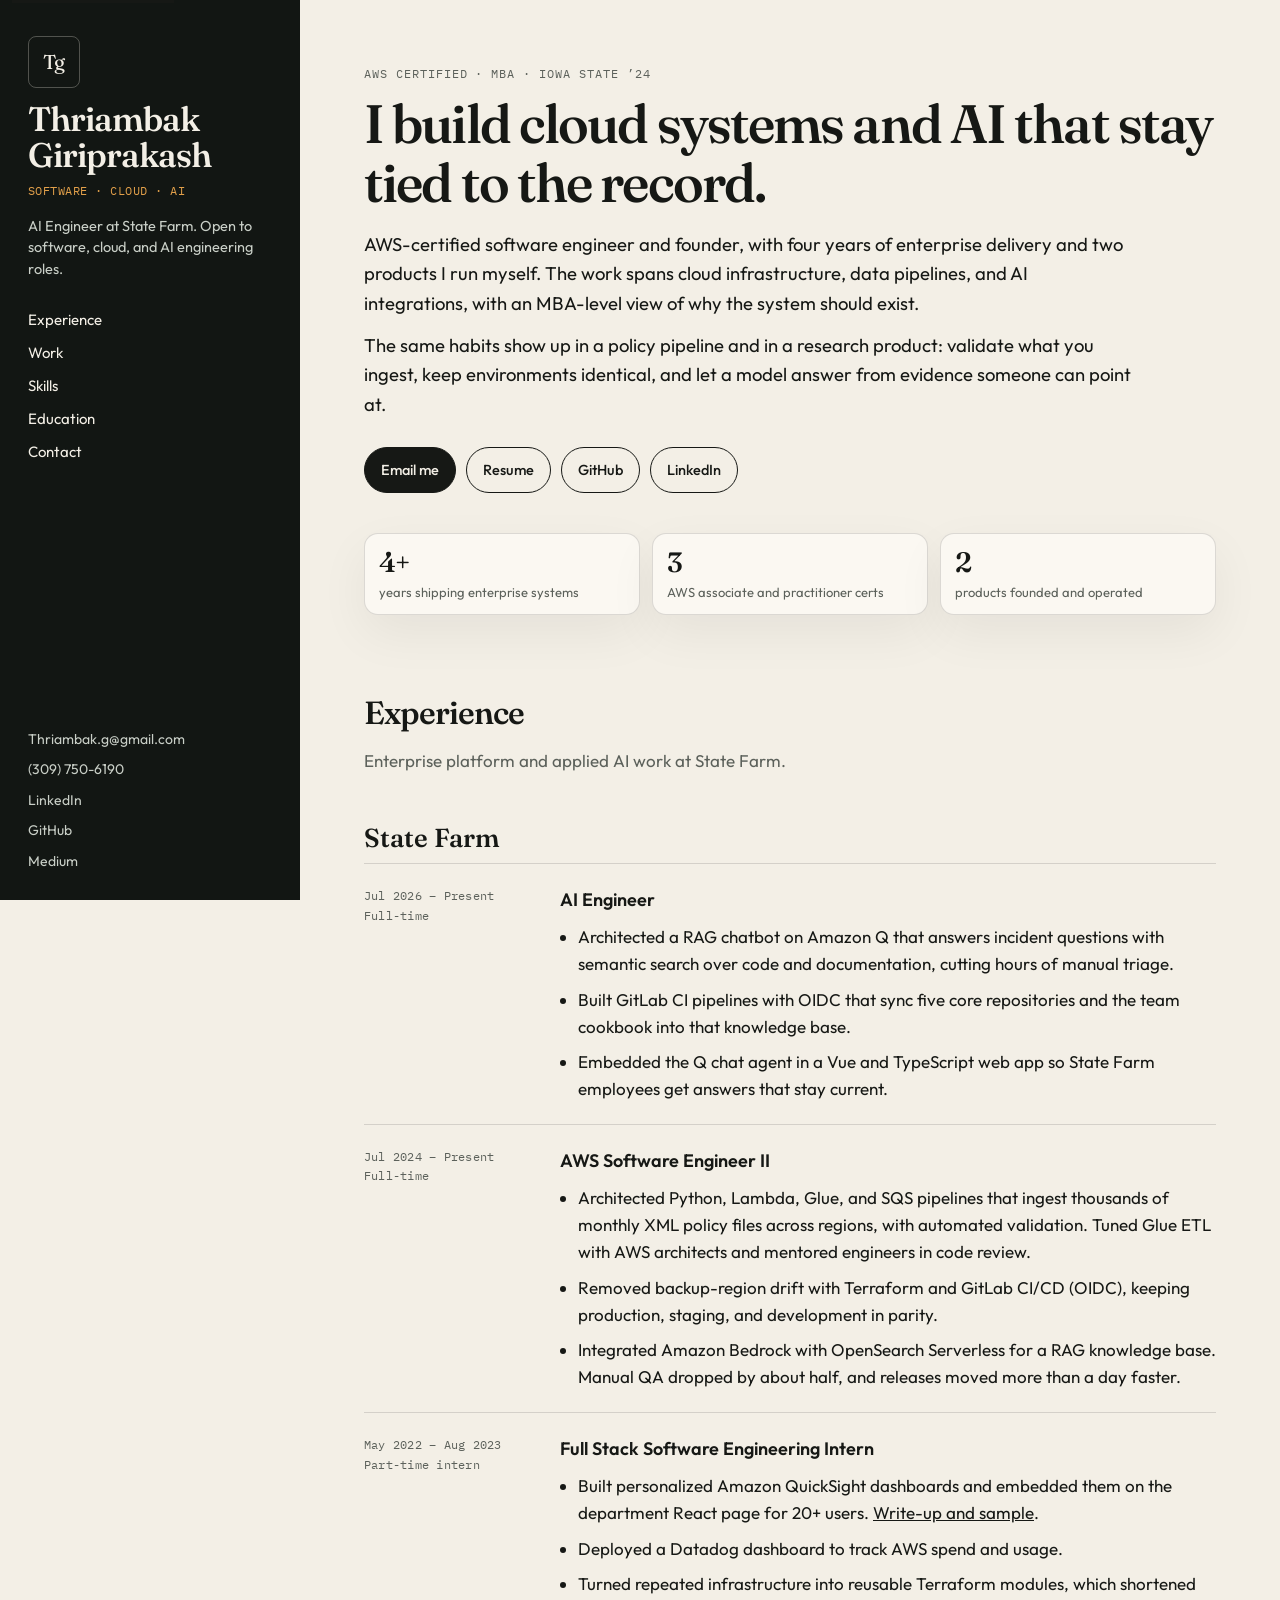
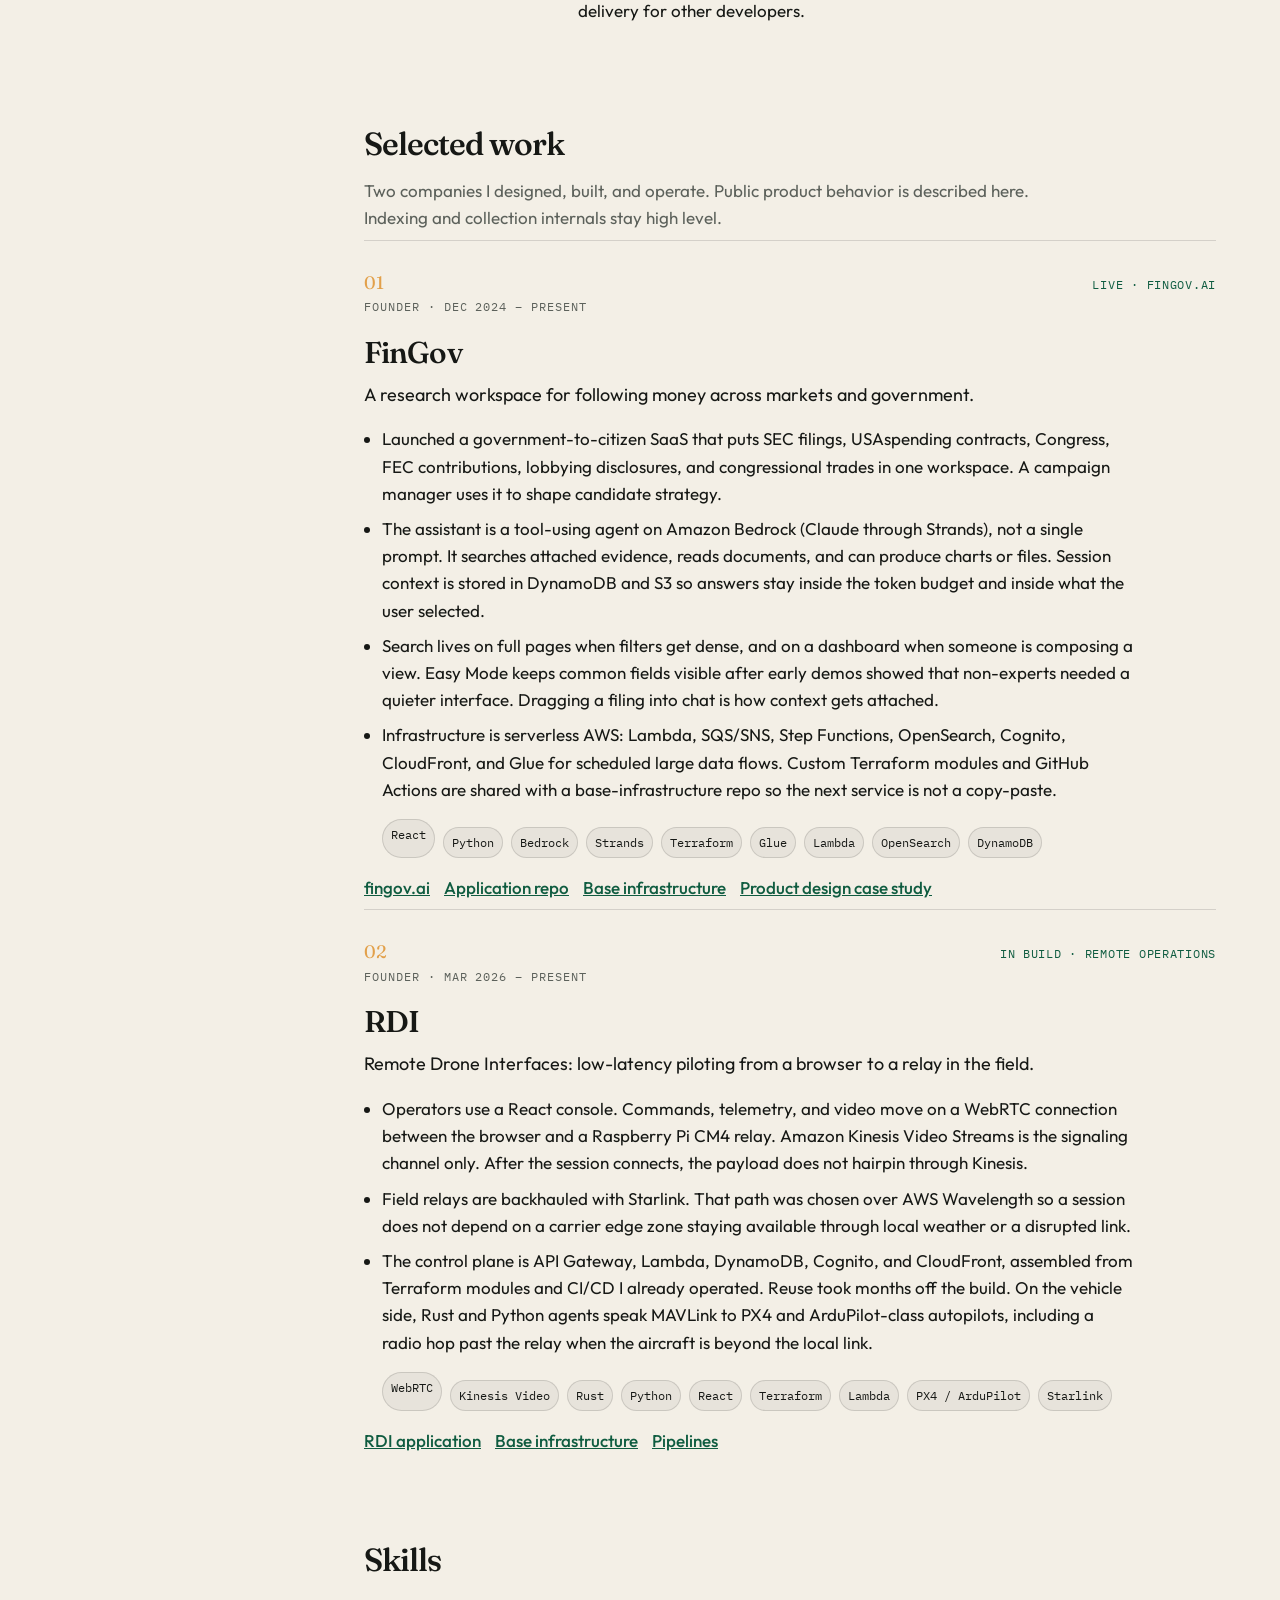
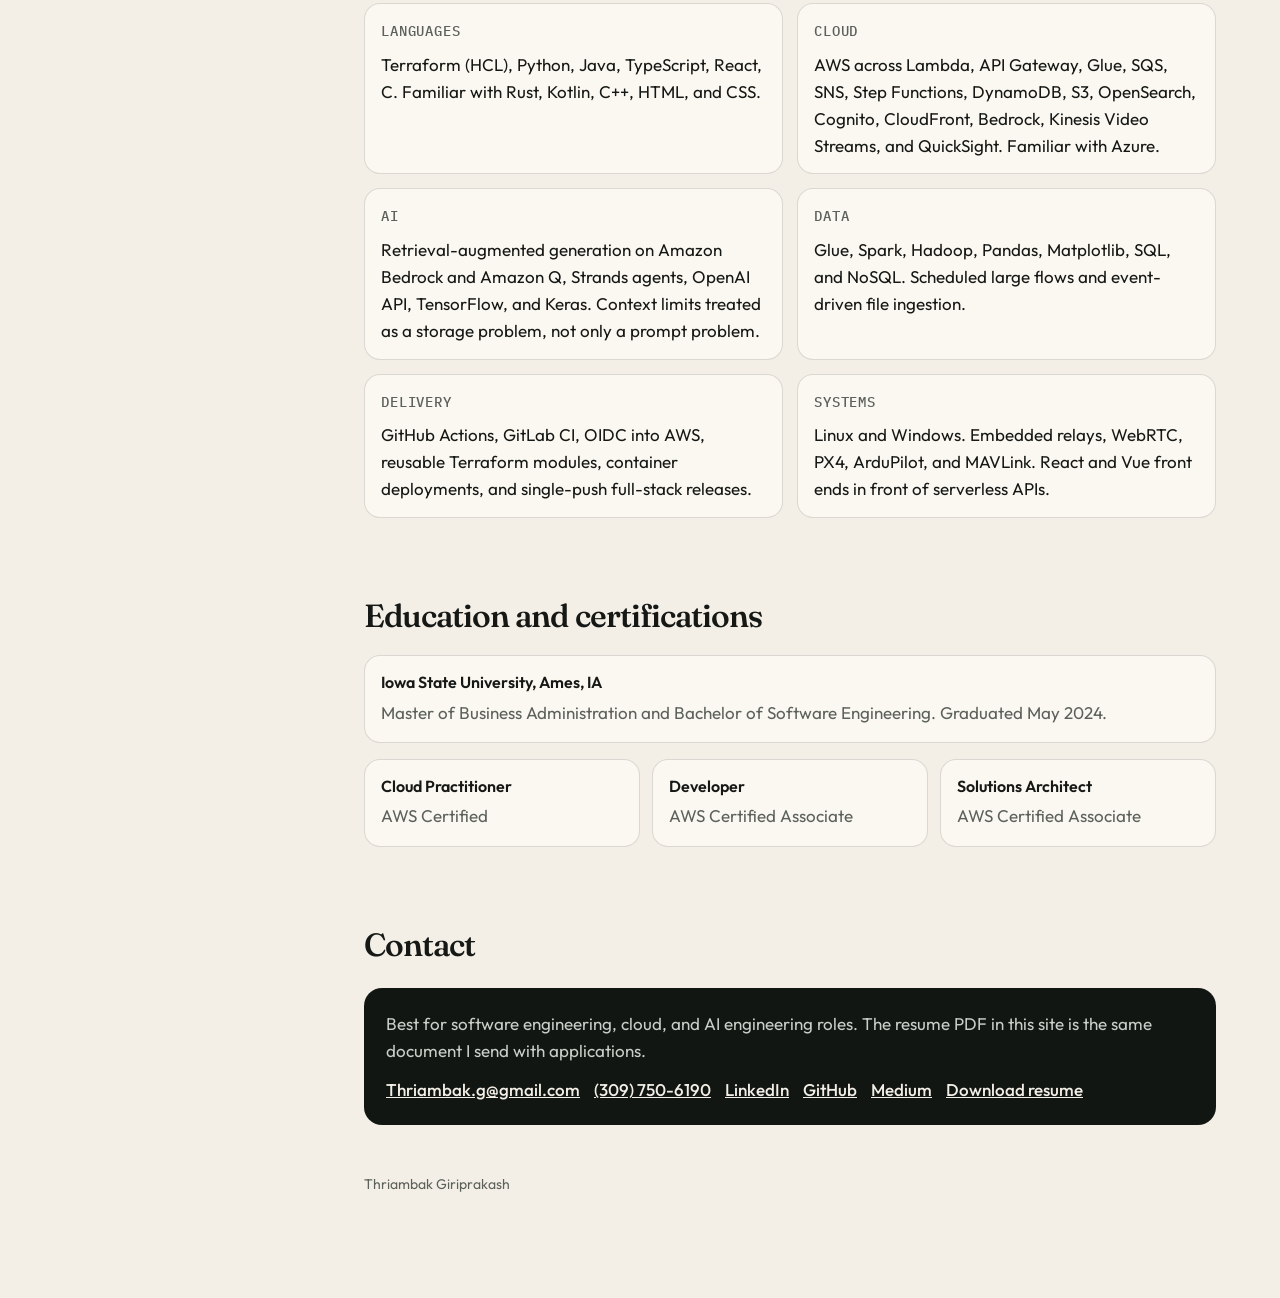
==== index.html @ c6fc769a "Push" ====
<!DOCTYPE html>
<html lang="en">
<head>
  <meta charset="utf-8">
  <meta name="viewport" content="width=device-width, initial-scale=1">
  <title>Thriambak Giriprakash — Software, Cloud, and AI Engineer</title>
  <meta name="description" content="Portfolio of Thriambak Giriprakash, an AWS-certified software, cloud, and AI engineer. Enterprise systems at State Farm, plus FinGov and Remote Drone Interfaces.">
  <meta name="author" content="Thriambak Giriprakash">
  <meta name="theme-color" content="#121613">
  <link rel="canonical" href="https://thriambakg.github.io/">
  <meta property="og:title" content="Thriambak Giriprakash — Software, Cloud, and AI Engineer">
  <meta property="og:description" content="AWS-certified engineer building cloud infrastructure, data pipelines, and evidence-grounded AI. State Farm, FinGov, and RDI.">
  <meta property="og:type" content="website">
  <meta property="og:url" content="https://thriambakg.github.io/">
  <link rel="icon" href="favicon.svg" type="image/svg+xml">
  <link rel="preconnect" href="https://fonts.googleapis.com">
  <link rel="preconnect" href="https://fonts.gstatic.com" crossorigin>
  <link href="https://fonts.googleapis.com/css2?family=Fraunces:opsz,wght@9..144,560;9..144,650&family=IBM+Plex+Mono:wght@400;500&family=Outfit:wght@400;500;600&display=swap" rel="stylesheet">
  <link rel="stylesheet" href="styles.css">
  <script type="application/ld+json">
  {
    "@context": "https://schema.org",
    "@type": "Person",
    "name": "Thriambak Giriprakash",
    "jobTitle": "Software, Cloud, and AI Engineer",
    "email": "mailto:Thriambak.g@gmail.com",
    "url": "https://thriambakg.github.io/",
    "alumniOf": "Iowa State University",
    "sameAs": [
      "https://github.com/thriambakg",
      "https://www.linkedin.com/in/thriambakg/",
      "https://medium.com/@thriambak.g",
      "https://fingov.ai"
    ]
  }
  </script>
</head>
<body>
  <a class="skip" href="#experience">Skip to experience</a>
  <div class="layout">
    <aside class="rail">
      <div>
        <div class="mark" aria-hidden="true">Tg</div>
        <h1>Thriambak Giriprakash</h1>
        <p class="role">Software · Cloud · AI</p>
        <p class="now">AI Engineer at State Farm. Open to software, cloud, and AI engineering roles.</p>
      </div>
      <nav class="nav" aria-label="Page">
        <a href="#experience">Experience</a>
        <a href="#work">Work</a>
        <a href="#skills">Skills</a>
        <a href="#education">Education</a>
        <a href="#contact">Contact</a>
      </nav>
      <div class="rail-links">
        <a href="mailto:Thriambak.g@gmail.com">Thriambak.g@gmail.com</a>
        <a href="tel:+13097506190">(309) 750-6190</a>
        <a href="https://www.linkedin.com/in/thriambakg/" rel="me">LinkedIn</a>
        <a href="https://github.com/thriambakg" rel="me">GitHub</a>
        <a href="https://medium.com/@thriambak.g" rel="me">Medium</a>
      </div>
    </aside>

    <main>
      <header>
        <p class="kicker">AWS Certified · MBA · Iowa State ’24</p>
        <p class="lede">I build cloud systems and AI that stay tied to the record.</p>
        <p class="intro">AWS-certified software engineer and founder, with four years of enterprise delivery and two products I run myself. The work spans cloud infrastructure, data pipelines, and AI integrations, with an MBA-level view of why the system should exist.</p>
        <p class="intro">The same habits show up in a policy pipeline and in a research product: validate what you ingest, keep environments identical, and let a model answer from evidence someone can point at.</p>
        <div class="actions">
          <a class="button primary" href="mailto:Thriambak.g@gmail.com?subject=Software%2C%20cloud%2C%20or%20AI%20engineering%20role">Email me</a>
          <a class="button" href="Thriambak_Giriprakash_Resume.pdf">Resume</a>
          <a class="button" href="https://github.com/thriambakg">GitHub</a>
          <a class="button" href="https://www.linkedin.com/in/thriambakg/">LinkedIn</a>
        </div>
      </header>

      <ul class="facts" aria-label="Highlights">
        <li><strong>4+</strong><span>years shipping enterprise systems</span></li>
        <li><strong>3</strong><span>AWS associate and practitioner certs</span></li>
        <li><strong>2</strong><span>products founded and operated</span></li>
      </ul>

      <section id="experience">
        <h2>Experience</h2>
        <p class="section-note">Enterprise platform and applied AI work at State Farm.</p>

        <div class="employer">
          <h3>State Farm</h3>

          <article class="role-block">
            <p class="when">Jul 2026 – Present<br>Full-time</p>
            <div>
              <h4>AI Engineer</h4>
              <ul>
                <li>Architected a RAG chatbot on Amazon Q that answers incident questions with semantic search over code and documentation, cutting hours of manual triage.</li>
                <li>Built GitLab CI pipelines with OIDC that sync five core repositories and the team cookbook into that knowledge base.</li>
                <li>Embedded the Q chat agent in a Vue and TypeScript web app so State Farm employees get answers that stay current.</li>
              </ul>
            </div>
          </article>

          <article class="role-block">
            <p class="when">Jul 2024 – Present<br>Full-time</p>
            <div>
              <h4>AWS Software Engineer II</h4>
              <ul>
                <li>Architected Python, Lambda, Glue, and SQS pipelines that ingest thousands of monthly XML policy files across regions, with automated validation. Tuned Glue ETL with AWS architects and mentored engineers in code review.</li>
                <li>Removed backup-region drift with Terraform and GitLab CI/CD (OIDC), keeping production, staging, and development in parity.</li>
                <li>Integrated Amazon Bedrock with OpenSearch Serverless for a RAG knowledge base. Manual QA dropped by about half, and releases moved more than a day faster.</li>
              </ul>
            </div>
          </article>

          <article class="role-block">
            <p class="when">May 2022 – Aug 2023<br>Part-time intern</p>
            <div>
              <h4>Full Stack Software Engineering Intern</h4>
              <ul>
                <li>Built personalized Amazon QuickSight dashboards and embedded them on the department React page for 20+ users. <a href="https://github.com/thriambakg/EmbeddedDash">Write-up and sample</a>.</li>
                <li>Deployed a Datadog dashboard to track AWS spend and usage.</li>
                <li>Turned repeated infrastructure into reusable Terraform modules, which shortened delivery for other developers.</li>
              </ul>
            </div>
          </article>
        </div>
      </section>

      <section id="work">
        <h2>Selected work</h2>
        <p class="section-note">Two companies I designed, built, and operate. Public product behavior is described here. Indexing and collection internals stay high level.</p>

        <article class="project">
          <div class="project-top">
            <p class="index">01</p>
            <p class="live">Live · fingov.ai</p>
          </div>
          <p class="kicker">Founder · Dec 2024 – Present</p>
          <h3>FinGov</h3>
          <p class="tagline">A research workspace for following money across markets and government.</p>
          <ul>
            <li>Launched a government-to-citizen SaaS that puts SEC filings, USAspending contracts, Congress, FEC contributions, lobbying disclosures, and congressional trades in one workspace. A campaign manager uses it to shape candidate strategy.</li>
            <li>The assistant is a tool-using agent on Amazon Bedrock (Claude through Strands), not a single prompt. It searches attached evidence, reads documents, and can produce charts or files. Session context is stored in DynamoDB and S3 so answers stay inside the token budget and inside what the user selected.</li>
            <li>Search lives on full pages when filters get dense, and on a dashboard when someone is composing a view. Easy Mode keeps common fields visible after early demos showed that non-experts needed a quieter interface. Dragging a filing into chat is how context gets attached.</li>
            <li>Infrastructure is serverless AWS: Lambda, SQS/SNS, Step Functions, OpenSearch, Cognito, CloudFront, and Glue for scheduled large data flows. Custom Terraform modules and GitHub Actions are shared with a base-infrastructure repo so the next service is not a copy-paste.</li>
          </ul>
          <ul class="chips" aria-label="FinGov stack">
            <li>React</li>
            <li>Python</li>
            <li>Bedrock</li>
            <li>Strands</li>
            <li>Terraform</li>
            <li>Glue</li>
            <li>Lambda</li>
            <li>OpenSearch</li>
            <li>DynamoDB</li>
          </ul>
          <div class="links">
            <a href="https://fingov.ai">fingov.ai</a>
            <a href="https://github.com/thriambakg/Cosine2.0">Application repo</a>
            <a href="https://github.com/thriambakg/Cosine-Base-Infra">Base infrastructure</a>
            <a href="https://github.com/thriambakg/Cosine2.0/blob/prod/docs/FinGov-Product-Design-Case-Study.md">Product design case study</a>
          </div>
        </article>

        <article class="project">
          <div class="project-top">
            <p class="index">02</p>
            <p class="live">In build · remote operations</p>
          </div>
          <p class="kicker">Founder · Mar 2026 – Present</p>
          <h3>RDI</h3>
          <p class="tagline">Remote Drone Interfaces: low-latency piloting from a browser to a relay in the field.</p>
          <ul>
            <li>Operators use a React console. Commands, telemetry, and video move on a WebRTC connection between the browser and a Raspberry Pi CM4 relay. Amazon Kinesis Video Streams is the signaling channel only. After the session connects, the payload does not hairpin through Kinesis.</li>
            <li>Field relays are backhauled with Starlink. That path was chosen over AWS Wavelength so a session does not depend on a carrier edge zone staying available through local weather or a disrupted link.</li>
            <li>The control plane is API Gateway, Lambda, DynamoDB, Cognito, and CloudFront, assembled from Terraform modules and CI/CD I already operated. Reuse took months off the build. On the vehicle side, Rust and Python agents speak MAVLink to PX4 and ArduPilot-class autopilots, including a radio hop past the relay when the aircraft is beyond the local link.</li>
          </ul>
          <ul class="chips" aria-label="RDI stack">
            <li>WebRTC</li>
            <li>Kinesis Video</li>
            <li>Rust</li>
            <li>Python</li>
            <li>React</li>
            <li>Terraform</li>
            <li>Lambda</li>
            <li>PX4 / ArduPilot</li>
            <li>Starlink</li>
          </ul>
          <div class="links">
            <a href="https://github.com/thriambakg/RDI-1.0">RDI application</a>
            <a href="https://github.com/thriambakg/RDI-Base-Infra">Base infrastructure</a>
            <a href="https://github.com/thriambakg/RDI-Pipelines">Pipelines</a>
          </div>
        </article>
      </section>

      <section id="skills">
        <h2>Skills</h2>
        <div class="skill-grid">
          <article>
            <h3>Languages</h3>
            <p>Terraform (HCL), Python, Java, TypeScript, React, C. Familiar with Rust, Kotlin, C++, HTML, and CSS.</p>
          </article>
          <article>
            <h3>Cloud</h3>
            <p>AWS across Lambda, API Gateway, Glue, SQS, SNS, Step Functions, DynamoDB, S3, OpenSearch, Cognito, CloudFront, Bedrock, Kinesis Video Streams, and QuickSight. Familiar with Azure.</p>
          </article>
          <article>
            <h3>AI</h3>
            <p>Retrieval-augmented generation on Amazon Bedrock and Amazon Q, Strands agents, OpenAI API, TensorFlow, and Keras. Context limits treated as a storage problem, not only a prompt problem.</p>
          </article>
          <article>
            <h3>Data</h3>
            <p>Glue, Spark, Hadoop, Pandas, Matplotlib, SQL, and NoSQL. Scheduled large flows and event-driven file ingestion.</p>
          </article>
          <article>
            <h3>Delivery</h3>
            <p>GitHub Actions, GitLab CI, OIDC into AWS, reusable Terraform modules, container deployments, and single-push full-stack releases.</p>
          </article>
          <article>
            <h3>Systems</h3>
            <p>Linux and Windows. Embedded relays, WebRTC, PX4, ArduPilot, and MAVLink. React and Vue front ends in front of serverless APIs.</p>
          </article>
        </div>
      </section>

      <section id="education">
        <h2>Education and certifications</h2>
        <article class="edu">
          <h3>Iowa State University, Ames, IA</h3>
          <p>Master of Business Administration and Bachelor of Software Engineering. Graduated May 2024.</p>
        </article>
        <div class="certs">
          <article>
            <h3>Cloud Practitioner</h3>
            <p>AWS Certified</p>
          </article>
          <article>
            <h3>Developer</h3>
            <p>AWS Certified Associate</p>
          </article>
          <article>
            <h3>Solutions Architect</h3>
            <p>AWS Certified Associate</p>
          </article>
        </div>
      </section>

      <section id="contact">
        <h2>Contact</h2>
        <div class="contact-panel">
          <p>Best for software engineering, cloud, and AI engineering roles. The resume PDF in this site is the same document I send with applications.</p>
          <div class="links">
            <a href="mailto:Thriambak.g@gmail.com">Thriambak.g@gmail.com</a>
            <a href="tel:+13097506190">(309) 750-6190</a>
            <a href="https://www.linkedin.com/in/thriambakg/">LinkedIn</a>
            <a href="https://github.com/thriambakg">GitHub</a>
            <a href="https://medium.com/@thriambak.g">Medium</a>
            <a href="Thriambak_Giriprakash_Resume.pdf">Download resume</a>
          </div>
        </div>
      </section>

      <footer>
        <p>Thriambak Giriprakash</p>
      </footer>
    </main>
  </div>
</body>
</html>
---- styles.css ----
:root {
  --bg: #f3efe6;
  --bg-raised: #fbf8f2;
  --ink: #161815;
  --muted: #5c615b;
  --line: rgba(22, 24, 21, 0.14);
  --rail: #121613;
  --rail-text: #f3efe6;
  --rail-muted: #c9cfc7;
  --accent: #e2a04a;
  --link: #0f5c40;
  --shadow: 0 18px 50px rgba(22, 24, 21, 0.06);
  --serif: "Fraunces", "Iowan Old Style", Palatino, serif;
  --sans: "Outfit", "Segoe UI", sans-serif;
  --mono: "IBM Plex Mono", ui-monospace, monospace;
}

* { box-sizing: border-box; }

html { scroll-behavior: smooth; }

body {
  margin: 0;
  background: var(--bg);
  color: var(--ink);
  font-family: var(--sans);
  font-size: 17px;
  line-height: 1.6;
  font-weight: 400;
}

::selection {
  background: #ead7b0;
  color: var(--ink);
}

a { color: inherit; }

.skip {
  position: absolute;
  left: 12px;
  top: -40px;
  background: var(--ink);
  color: var(--bg);
  padding: 8px 12px;
  z-index: 5;
}

.skip:focus { top: 12px; }

.layout {
  display: grid;
  grid-template-columns: 300px minmax(0, 1fr);
  min-height: 100vh;
}

.rail {
  position: sticky;
  top: 0;
  height: 100vh;
  overflow: auto;
  background: var(--rail);
  color: var(--rail-text);
  padding: 36px 28px 28px;
  display: flex;
  flex-direction: column;
  gap: 28px;
}

.mark {
  width: 52px;
  height: 52px;
  border: 1px solid rgba(243, 239, 230, 0.28);
  border-radius: 8px;
  display: grid;
  place-items: center;
  font-family: var(--serif);
  font-size: 20px;
  letter-spacing: -0.03em;
}

.rail h1 {
  font-family: var(--serif);
  font-weight: 560;
  font-size: 34px;
  line-height: 1.05;
  letter-spacing: -0.03em;
  margin: 14px 0 8px;
}

.role {
  margin: 0;
  color: var(--accent);
  font-family: var(--mono);
  font-size: 12px;
  letter-spacing: 0.04em;
  text-transform: uppercase;
}

.now {
  margin: 14px 0 0;
  color: var(--rail-muted);
  font-size: 14.5px;
  line-height: 1.5;
}

.nav {
  display: flex;
  flex-direction: column;
  gap: 8px;
}

.nav a {
  color: var(--rail-text);
  text-decoration: none;
  font-size: 15px;
  width: fit-content;
  border-bottom: 1px solid transparent;
}

.nav a:hover,
.nav a:focus-visible {
  border-bottom-color: var(--accent);
}

.rail-links {
  margin-top: auto;
  display: flex;
  flex-direction: column;
  gap: 8px;
  padding-top: 20px;
}

.rail-links a {
  color: var(--rail-muted);
  text-decoration: none;
  font-size: 14px;
}

.rail-links a:hover,
.rail-links a:focus-visible { color: var(--rail-text); }

main {
  padding: 64px clamp(24px, 5vw, 84px) 88px;
  max-width: 980px;
  background:
    radial-gradient(820px 380px at 100% -8%, rgba(226, 160, 74, 0.18), transparent 62%),
    var(--bg);
}

.kicker {
  margin: 0 0 12px;
  font-family: var(--mono);
  font-size: 12px;
  letter-spacing: 0.08em;
  text-transform: uppercase;
  color: var(--muted);
}

.lede {
  font-family: var(--serif);
  font-weight: 560;
  font-size: clamp(34px, 4.4vw, 54px);
  line-height: 1.08;
  letter-spacing: -0.035em;
  margin: 0 0 18px;
}

.intro {
  max-width: 64ch;
  font-size: 18.5px;
  margin: 0;
}

.intro + .intro { margin-top: 12px; }

.actions {
  display: flex;
  flex-wrap: wrap;
  gap: 10px;
  margin-top: 28px;
}

.button {
  display: inline-flex;
  align-items: center;
  text-decoration: none;
  border-radius: 999px;
  padding: 10px 16px;
  border: 1px solid var(--ink);
  font-size: 14.5px;
  font-weight: 500;
}

.button.primary {
  background: var(--ink);
  color: var(--bg);
}

.button:hover { transform: translateY(-1px); }

.button:focus-visible,
a:focus-visible {
  outline: 2px solid var(--accent);
  outline-offset: 3px;
}

.facts {
  display: grid;
  grid-template-columns: repeat(3, minmax(0, 1fr));
  gap: 12px;
  margin: 40px 0 8px;
  padding: 0;
  list-style: none;
}

.facts li {
  background: var(--bg-raised);
  border: 1px solid var(--line);
  border-radius: 14px;
  padding: 14px 14px 12px;
  box-shadow: var(--shadow);
}

.facts strong {
  display: block;
  font-family: var(--serif);
  font-size: 28px;
  font-weight: 560;
  letter-spacing: -0.03em;
  line-height: 1;
}

.facts span {
  display: block;
  margin-top: 6px;
  color: var(--muted);
  font-size: 13px;
}

section { margin-top: 72px; }

section h2 {
  font-family: var(--serif);
  font-weight: 560;
  font-size: 32px;
  letter-spacing: -0.03em;
  margin: 0 0 8px;
}

.section-note {
  margin: 0 0 8px;
  color: var(--muted);
  max-width: 62ch;
}

.project {
  padding: 28px 0 8px;
  border-top: 1px solid var(--line);
}

.project-top {
  display: flex;
  justify-content: space-between;
  gap: 16px;
  align-items: baseline;
}

.index {
  font-family: var(--serif);
  font-size: 18px;
  color: var(--accent);
  margin: 0;
}

.project h3 {
  font-family: var(--serif);
  font-size: 30px;
  font-weight: 560;
  letter-spacing: -0.03em;
  margin: 4px 0;
}

.tagline {
  margin: 0;
  font-size: 18px;
}

.live {
  font-family: var(--mono);
  font-size: 12px;
  letter-spacing: 0.06em;
  text-transform: uppercase;
  color: var(--link);
  margin: 0;
}

.project ul {
  margin: 16px 0;
  padding-left: 18px;
  max-width: 70ch;
}

.project li + li { margin-top: 8px; }

.chips {
  display: flex;
  flex-wrap: wrap;
  gap: 8px;
  margin: 8px 0 14px;
  padding: 0;
  list-style: none;
}

.chips li {
  font-family: var(--mono);
  font-size: 12px;
  padding: 5px 8px;
  border-radius: 999px;
  background: rgba(22, 24, 21, 0.05);
  border: 1px solid var(--line);
}

.links { display: flex; flex-wrap: wrap; gap: 14px; }

.links a {
  color: var(--link);
  font-weight: 500;
}

.employer {
  margin-top: 36px;
  padding-top: 8px;
}

.employer h3 {
  font-family: var(--serif);
  font-size: 26px;
  font-weight: 560;
  margin: 0 0 4px;
}

.role-block {
  display: grid;
  grid-template-columns: 168px minmax(0, 1fr);
  gap: 18px 28px;
  padding: 22px 0;
  border-top: 1px solid var(--line);
}

.when {
  margin: 0;
  font-family: var(--mono);
  font-size: 12px;
  color: var(--muted);
  letter-spacing: 0.02em;
}

.role-block h4 {
  margin: 0 0 8px;
  font-size: 18px;
  font-weight: 600;
}

.role-block ul {
  margin: 0;
  padding-left: 18px;
}

.role-block li + li { margin-top: 8px; }

.skill-grid {
  display: grid;
  grid-template-columns: 1fr 1fr;
  gap: 14px;
  margin-top: 18px;
}

.skill-grid article {
  background: var(--bg-raised);
  border: 1px solid var(--line);
  border-radius: 16px;
  padding: 16px 16px 14px;
}

.skill-grid h3 {
  margin: 0 0 8px;
  font-size: 14px;
  letter-spacing: 0.06em;
  text-transform: uppercase;
  font-family: var(--mono);
  font-weight: 500;
  color: var(--muted);
}

.skill-grid p { margin: 0; }

.certs {
  display: grid;
  grid-template-columns: repeat(3, minmax(0, 1fr));
  gap: 12px;
  margin-top: 16px;
}

.certs article,
.edu {
  background: var(--bg-raised);
  border: 1px solid var(--line);
  border-radius: 16px;
  padding: 16px;
}

.certs h3,
.edu h3 {
  margin: 0 0 6px;
  font-size: 16px;
  font-weight: 600;
  line-height: 1.3;
}

.certs p,
.edu p { margin: 0; color: var(--muted); }

.edu { margin-top: 14px; }

.contact-panel {
  margin-top: 18px;
  padding: 22px;
  border-radius: 18px;
  background: var(--rail);
  color: var(--rail-text);
}

.contact-panel p { margin: 0 0 12px; color: var(--rail-muted); }

.contact-panel a { color: var(--rail-text); }

footer {
  margin-top: 48px;
  color: var(--muted);
  font-size: 14px;
}

@media (max-width: 900px) {
  .layout { grid-template-columns: 1fr; }
  .rail {
    position: relative;
    height: auto;
    padding: 24px 20px 20px;
    gap: 16px;
  }
  .rail h1 { font-size: 30px; }
  .nav { flex-direction: row; flex-wrap: wrap; gap: 12px 16px; }
  .rail-links { margin-top: 4px; flex-direction: row; flex-wrap: wrap; gap: 10px 16px; }
  main { padding: 32px 20px 64px; }
  .facts { grid-template-columns: 1fr 1fr; }
  .certs,
  .skill-grid,
  .role-block { grid-template-columns: 1fr; }
}

@media (max-width: 560px) {
  .facts { grid-template-columns: 1fr; }
}

@media (prefers-reduced-motion: reduce) {
  html { scroll-behavior: auto; }
  .button:hover { transform: none; }
}

@media print {
  .rail, .actions, footer { display: none; }
  .layout { display: block; }
  main { max-width: none; background: white; padding: 0; }
  body { background: white; font-size: 12pt; }
  a { text-decoration: none; }
}
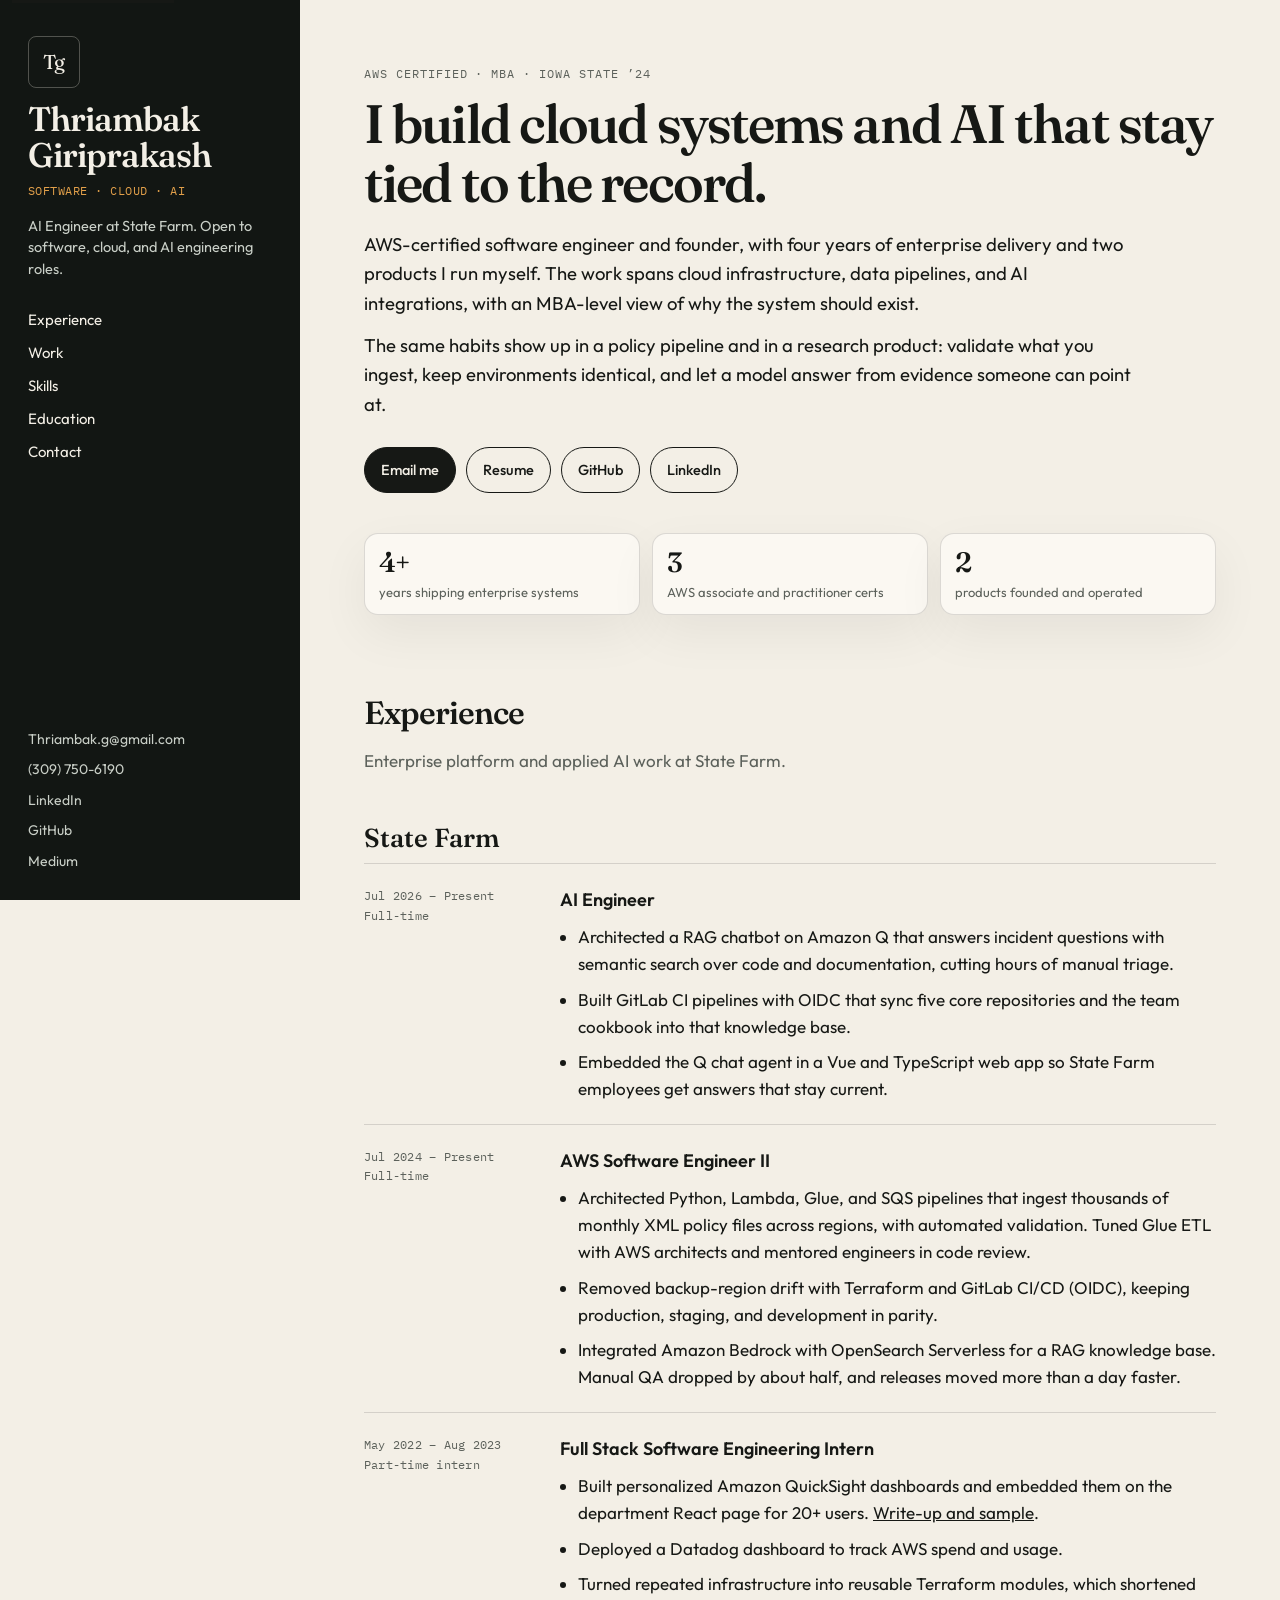
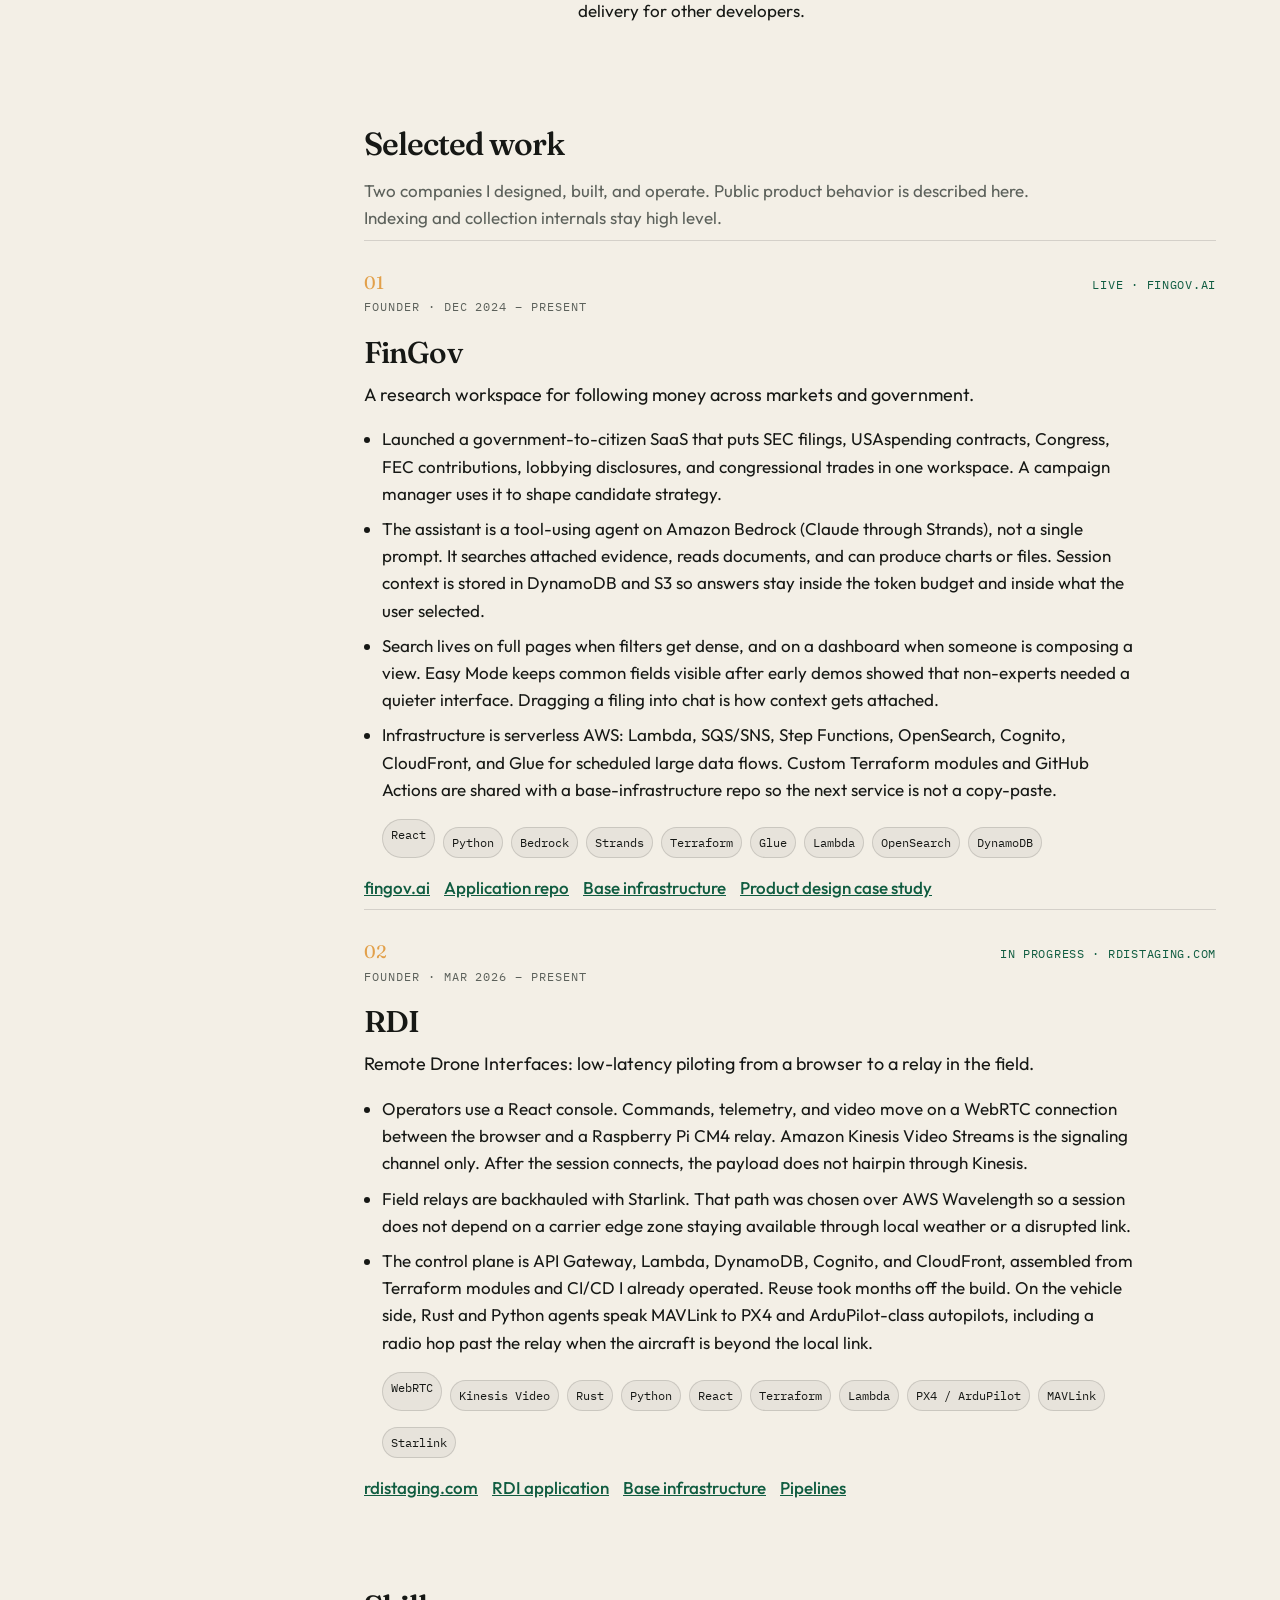
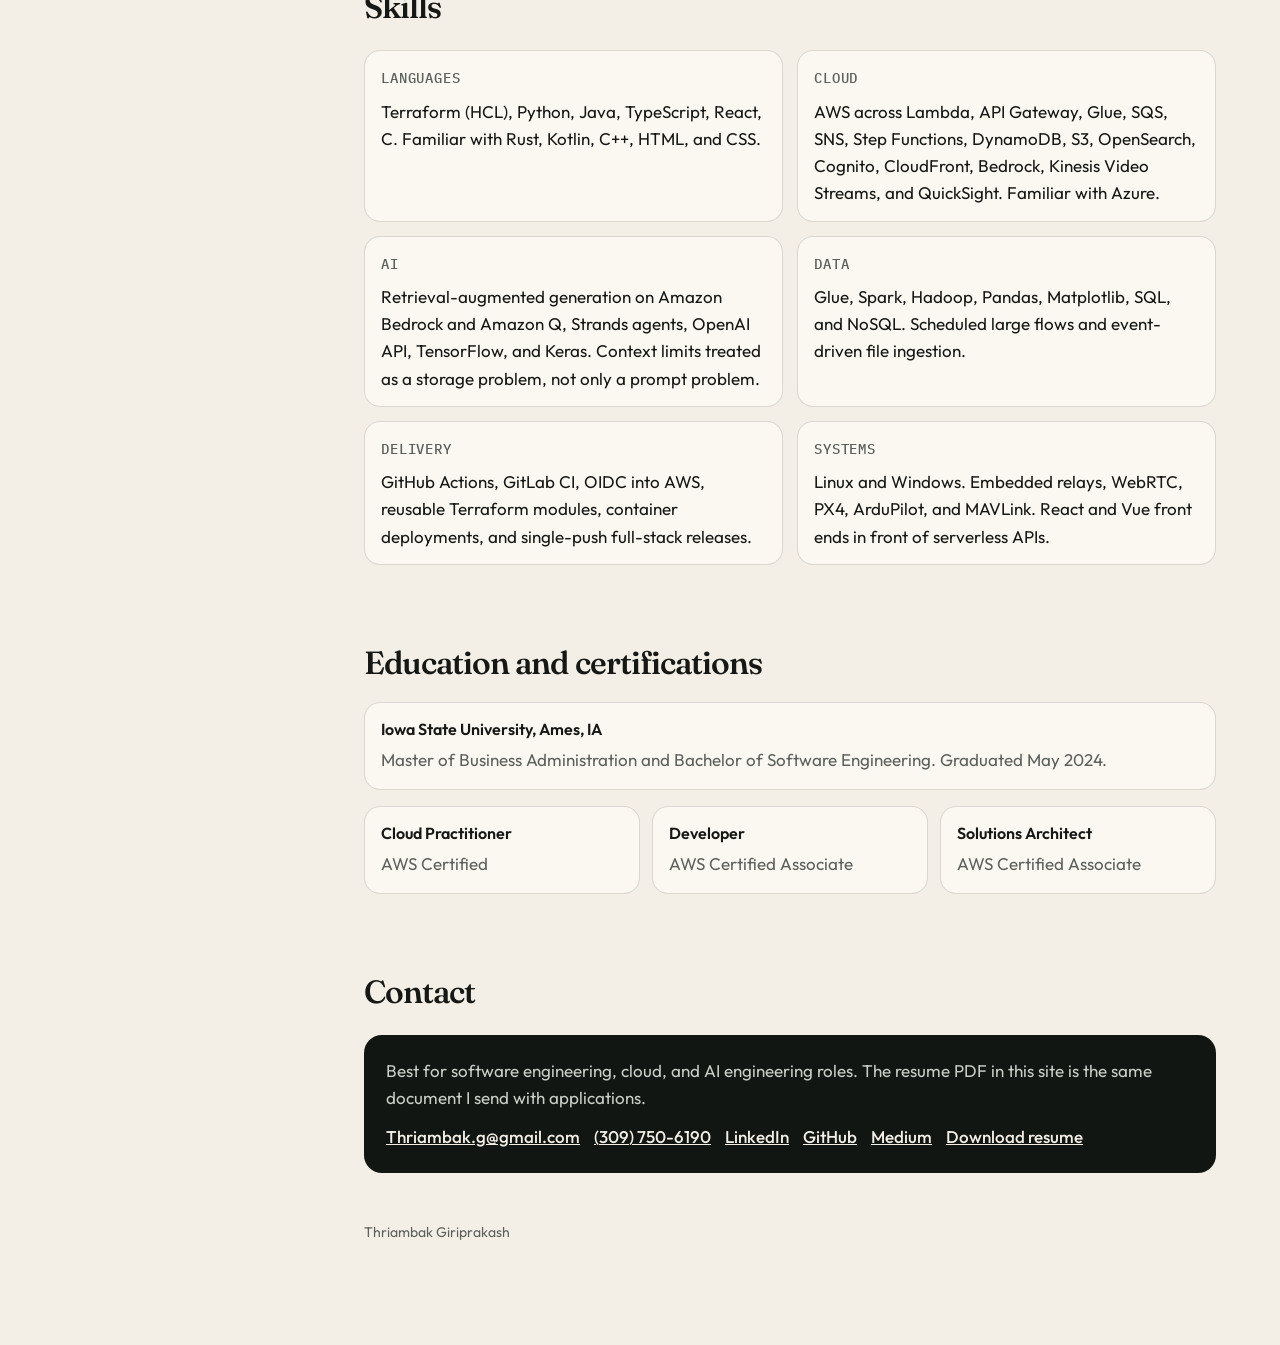
==== commit 3e6d8dd5: "Push" ====
--- a/index.html
+++ b/index.html
@@ -166,7 +166,7 @@
         <article class="project">
           <div class="project-top">
             <p class="index">02</p>
-            <p class="live">In build · remote operations</p>
+            <p class="live">In progress · <a href="https://rdistaging.com">rdistaging.com</a></p>
           </div>
           <p class="kicker">Founder · Mar 2026 – Present</p>
           <h3>RDI</h3>
@@ -185,9 +185,11 @@
             <li>Terraform</li>
             <li>Lambda</li>
             <li>PX4 / ArduPilot</li>
+            <li>MAVLink</li>
             <li>Starlink</li>
           </ul>
           <div class="links">
+            <a href="https://rdistaging.com">rdistaging.com</a>
             <a href="https://github.com/thriambakg/RDI-1.0">RDI application</a>
             <a href="https://github.com/thriambakg/RDI-Base-Infra">Base infrastructure</a>
             <a href="https://github.com/thriambakg/RDI-Pipelines">Pipelines</a>
--- a/styles.css
+++ b/styles.css
@@ -293,6 +293,11 @@
   text-transform: uppercase;
   color: var(--link);
   margin: 0;
+}
+
+.live a {
+  color: inherit;
+  text-decoration: none;
 }
 
 .project ul {
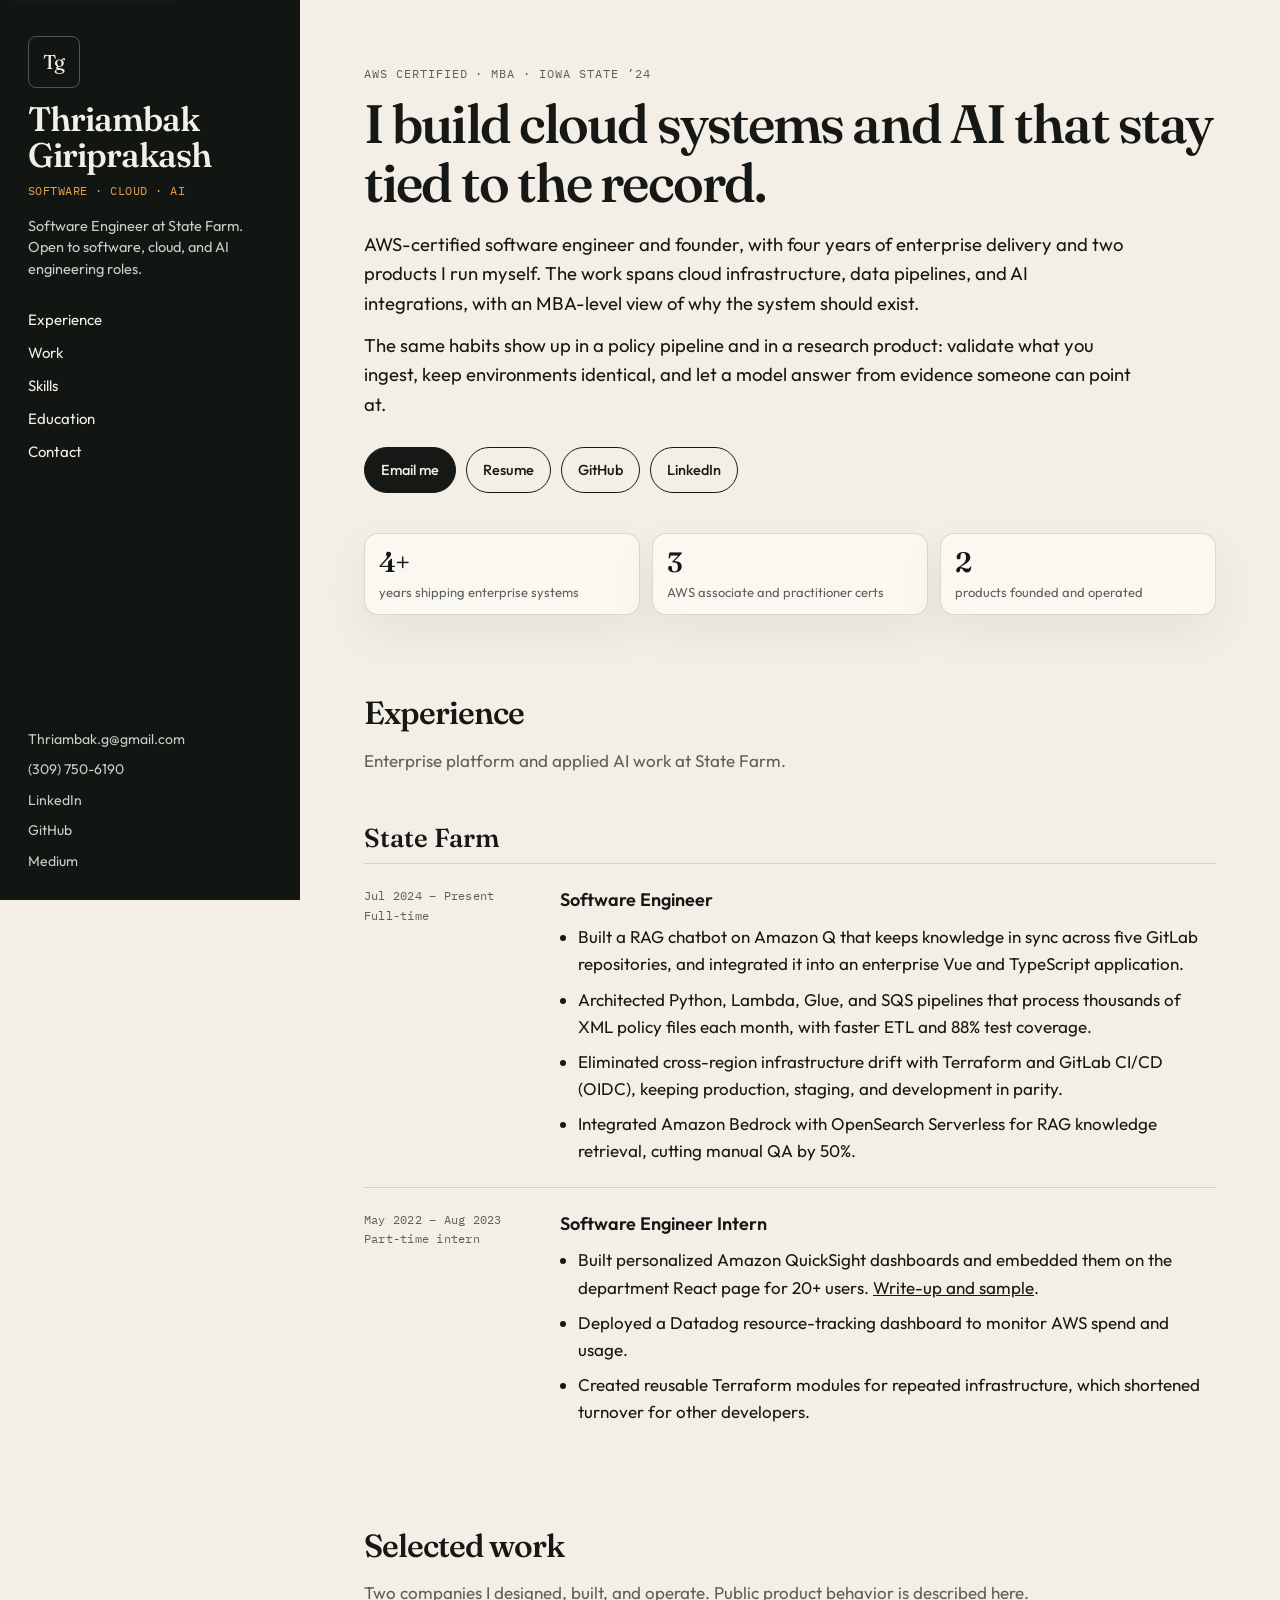
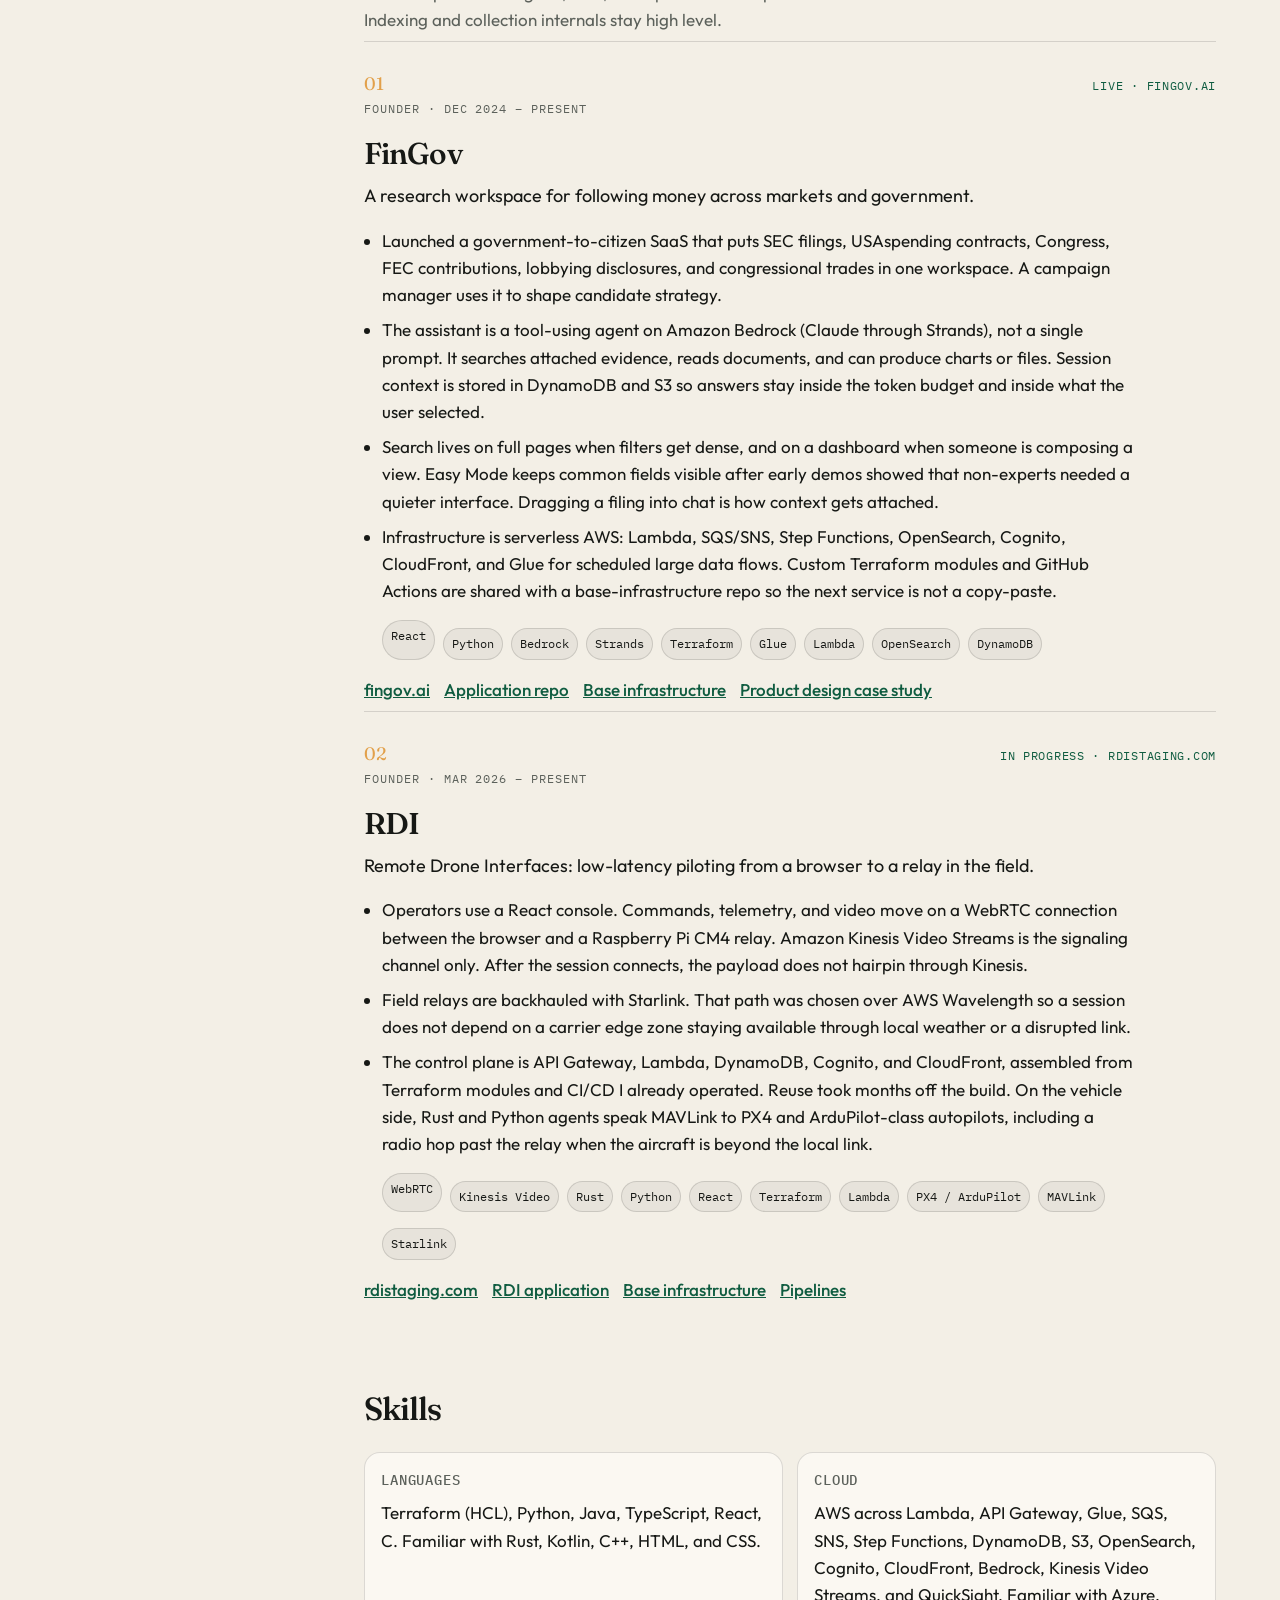
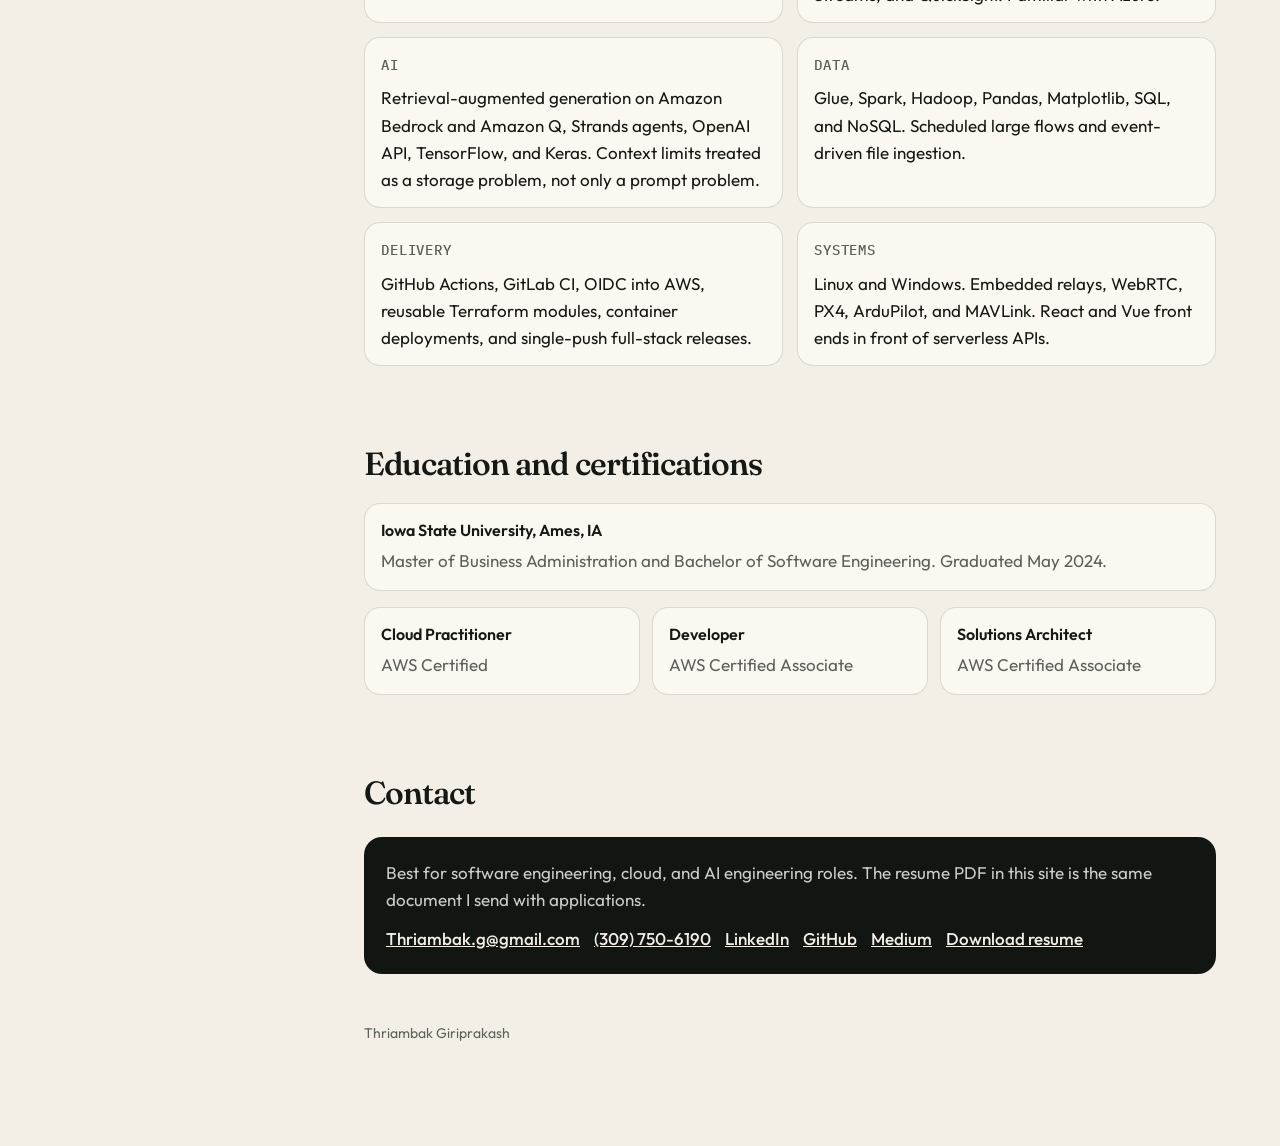
==== commit fb58b477: "work exp" ====
--- a/index.html
+++ b/index.html
@@ -43,7 +43,7 @@
         <div class="mark" aria-hidden="true">Tg</div>
         <h1>Thriambak Giriprakash</h1>
         <p class="role">Software · Cloud · AI</p>
-        <p class="now">AI Engineer at State Farm. Open to software, cloud, and AI engineering roles.</p>
+        <p class="now">Software Engineer at State Farm. Open to software, cloud, and AI engineering roles.</p>
       </div>
       <nav class="nav" aria-label="Page">
         <a href="#experience">Experience</a>
@@ -89,25 +89,14 @@
           <h3>State Farm</h3>
 
           <article class="role-block">
-            <p class="when">Jul 2026 – Present<br>Full-time</p>
-            <div>
-              <h4>AI Engineer</h4>
-              <ul>
-                <li>Architected a RAG chatbot on Amazon Q that answers incident questions with semantic search over code and documentation, cutting hours of manual triage.</li>
-                <li>Built GitLab CI pipelines with OIDC that sync five core repositories and the team cookbook into that knowledge base.</li>
-                <li>Embedded the Q chat agent in a Vue and TypeScript web app so State Farm employees get answers that stay current.</li>
-              </ul>
-            </div>
-          </article>
-
-          <article class="role-block">
             <p class="when">Jul 2024 – Present<br>Full-time</p>
             <div>
-              <h4>AWS Software Engineer II</h4>
+              <h4>Software Engineer</h4>
               <ul>
-                <li>Architected Python, Lambda, Glue, and SQS pipelines that ingest thousands of monthly XML policy files across regions, with automated validation. Tuned Glue ETL with AWS architects and mentored engineers in code review.</li>
-                <li>Removed backup-region drift with Terraform and GitLab CI/CD (OIDC), keeping production, staging, and development in parity.</li>
-                <li>Integrated Amazon Bedrock with OpenSearch Serverless for a RAG knowledge base. Manual QA dropped by about half, and releases moved more than a day faster.</li>
+                <li>Built a RAG chatbot on Amazon Q that keeps knowledge in sync across five GitLab repositories, and integrated it into an enterprise Vue and TypeScript application.</li>
+                <li>Architected Python, Lambda, Glue, and SQS pipelines that process thousands of XML policy files each month, with faster ETL and 88% test coverage.</li>
+                <li>Eliminated cross-region infrastructure drift with Terraform and GitLab CI/CD (OIDC), keeping production, staging, and development in parity.</li>
+                <li>Integrated Amazon Bedrock with OpenSearch Serverless for RAG knowledge retrieval, cutting manual QA by 50%.</li>
               </ul>
             </div>
           </article>
@@ -115,11 +104,11 @@
           <article class="role-block">
             <p class="when">May 2022 – Aug 2023<br>Part-time intern</p>
             <div>
-              <h4>Full Stack Software Engineering Intern</h4>
+              <h4>Software Engineer Intern</h4>
               <ul>
                 <li>Built personalized Amazon QuickSight dashboards and embedded them on the department React page for 20+ users. <a href="https://github.com/thriambakg/EmbeddedDash">Write-up and sample</a>.</li>
-                <li>Deployed a Datadog dashboard to track AWS spend and usage.</li>
-                <li>Turned repeated infrastructure into reusable Terraform modules, which shortened delivery for other developers.</li>
+                <li>Deployed a Datadog resource-tracking dashboard to monitor AWS spend and usage.</li>
+                <li>Created reusable Terraform modules for repeated infrastructure, which shortened turnover for other developers.</li>
               </ul>
             </div>
           </article>
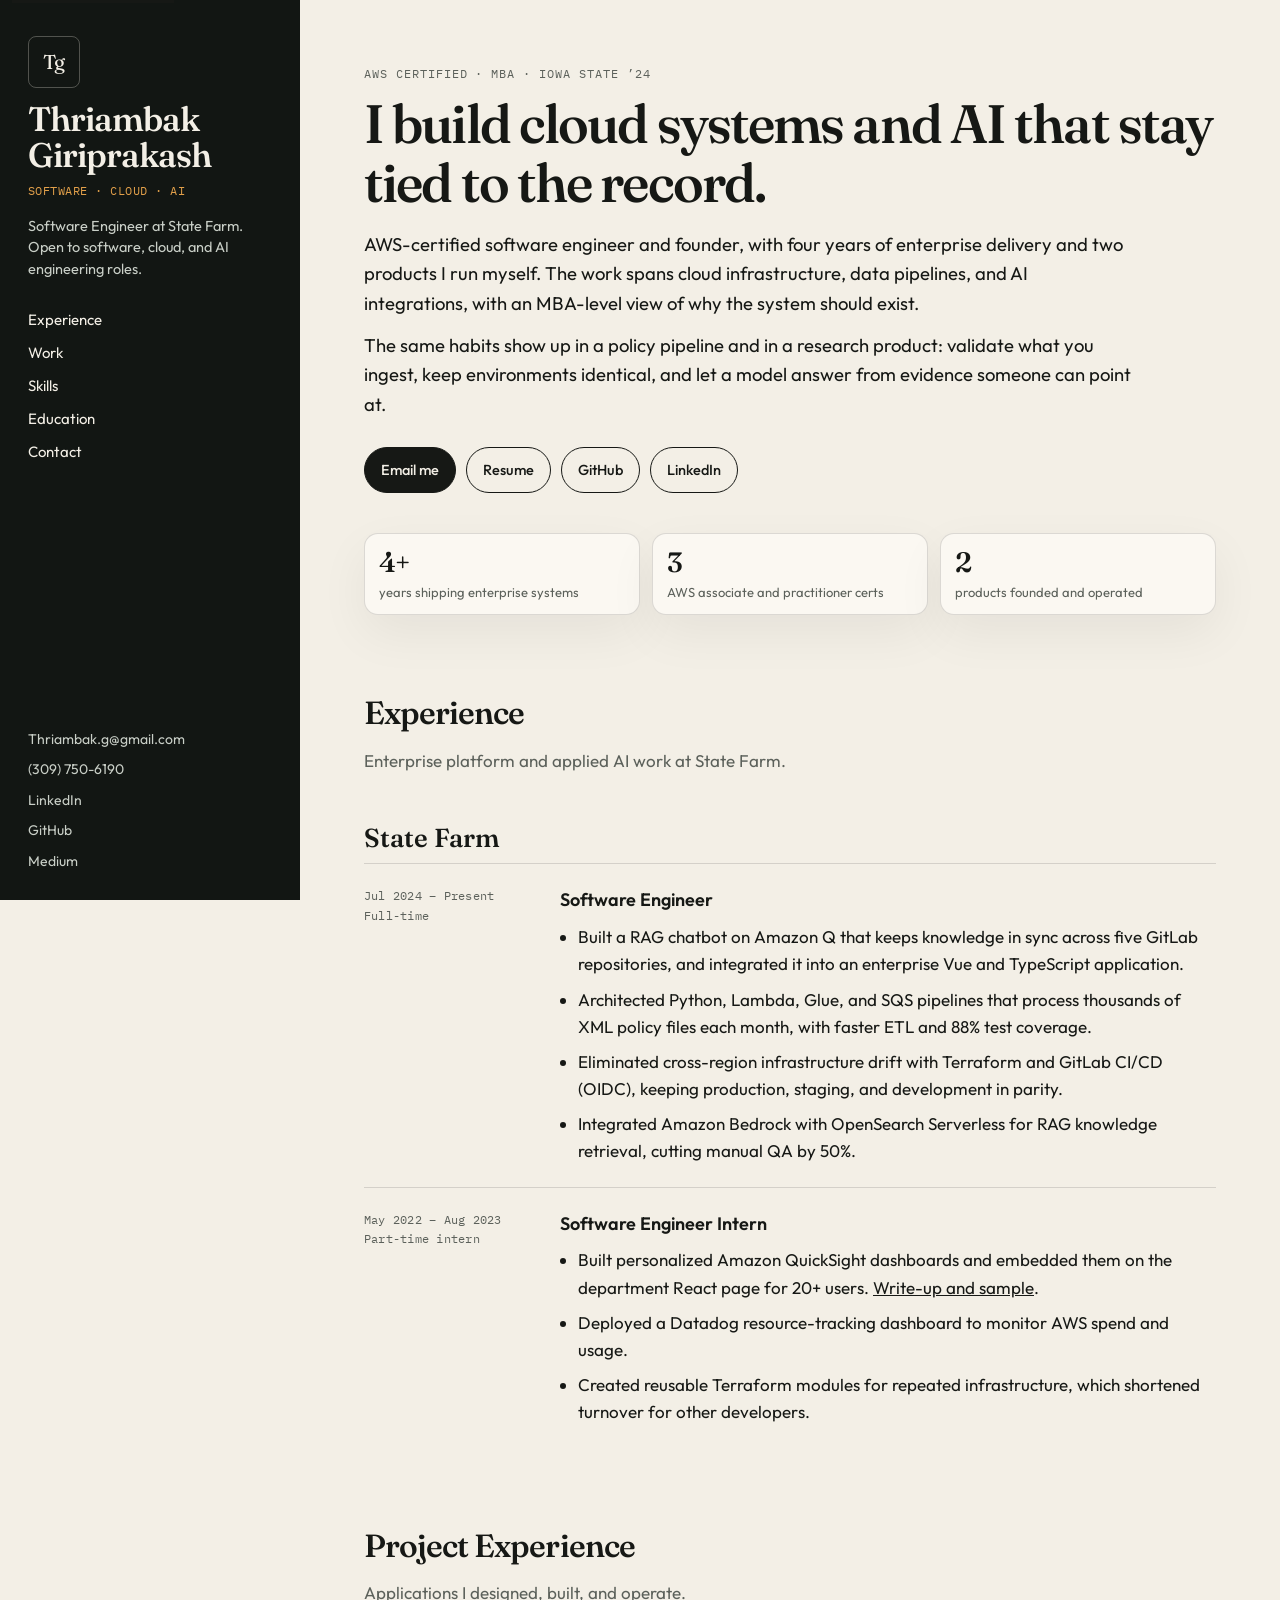
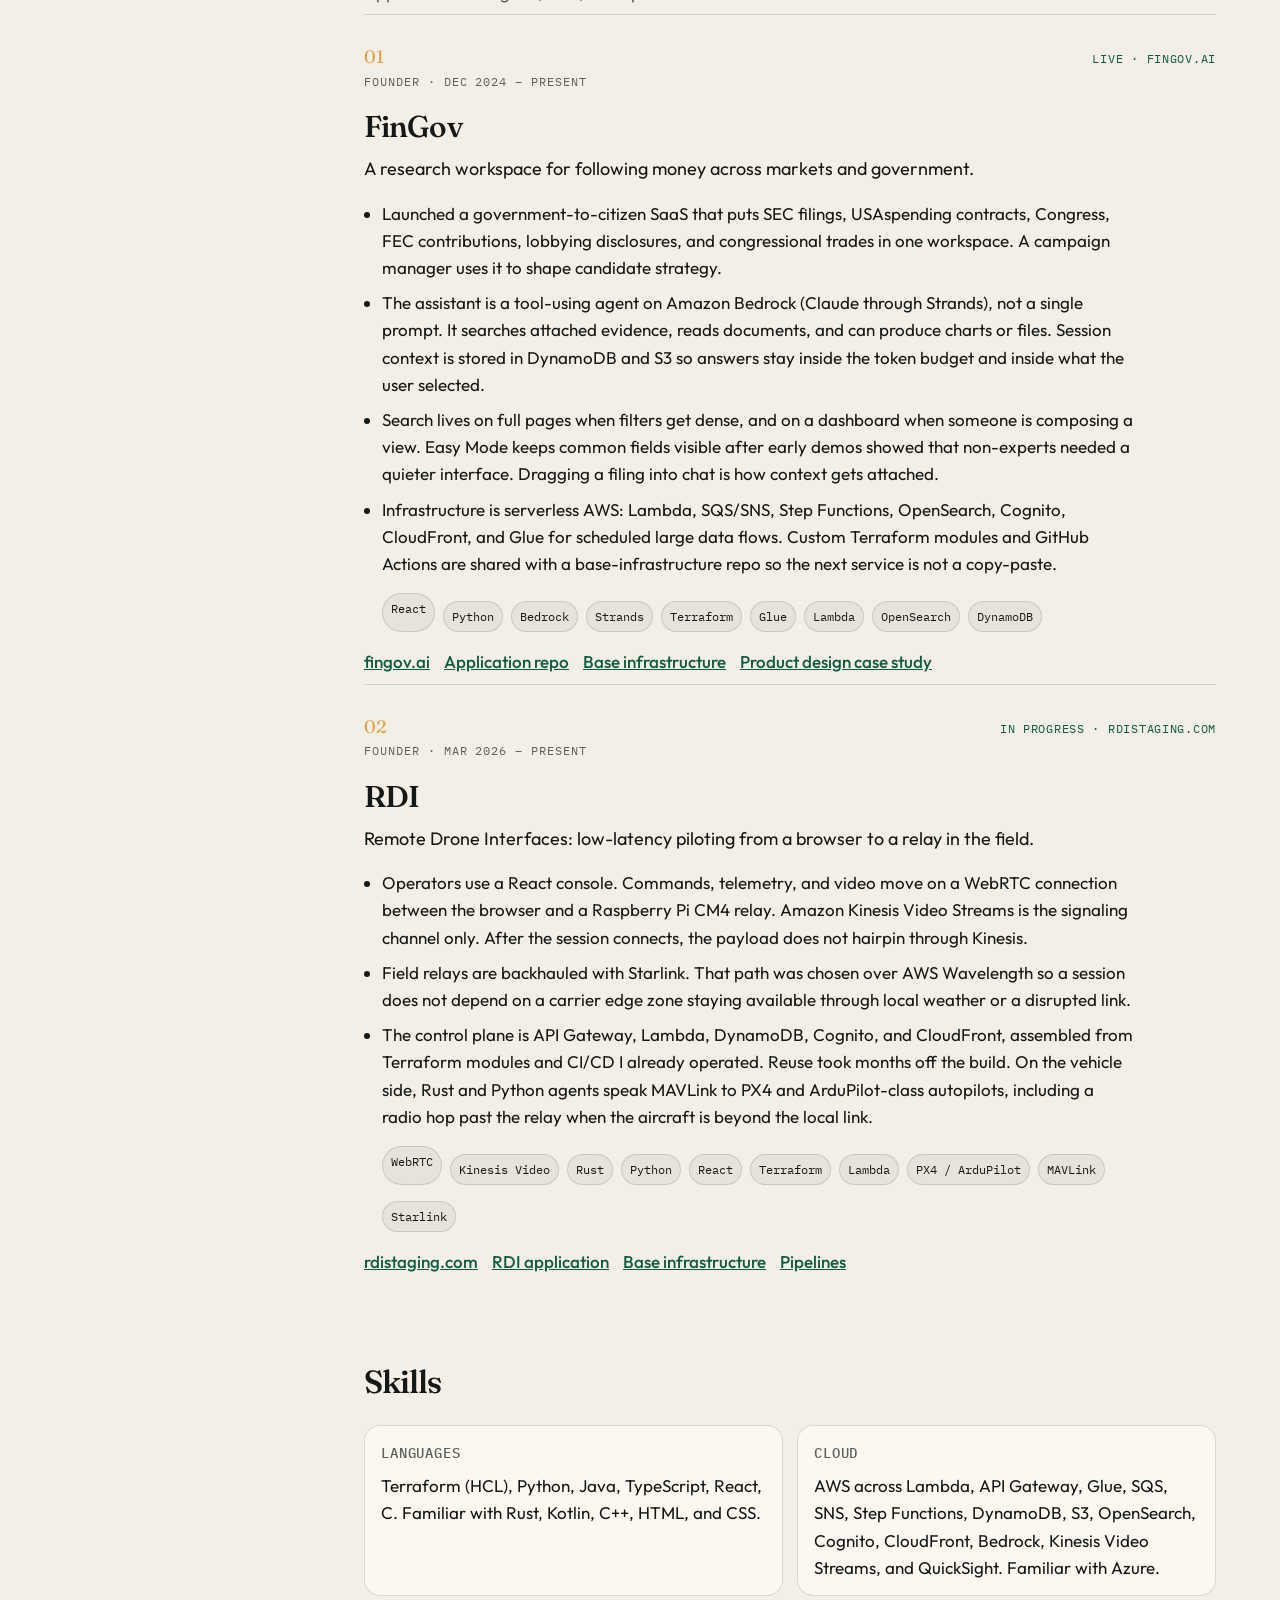
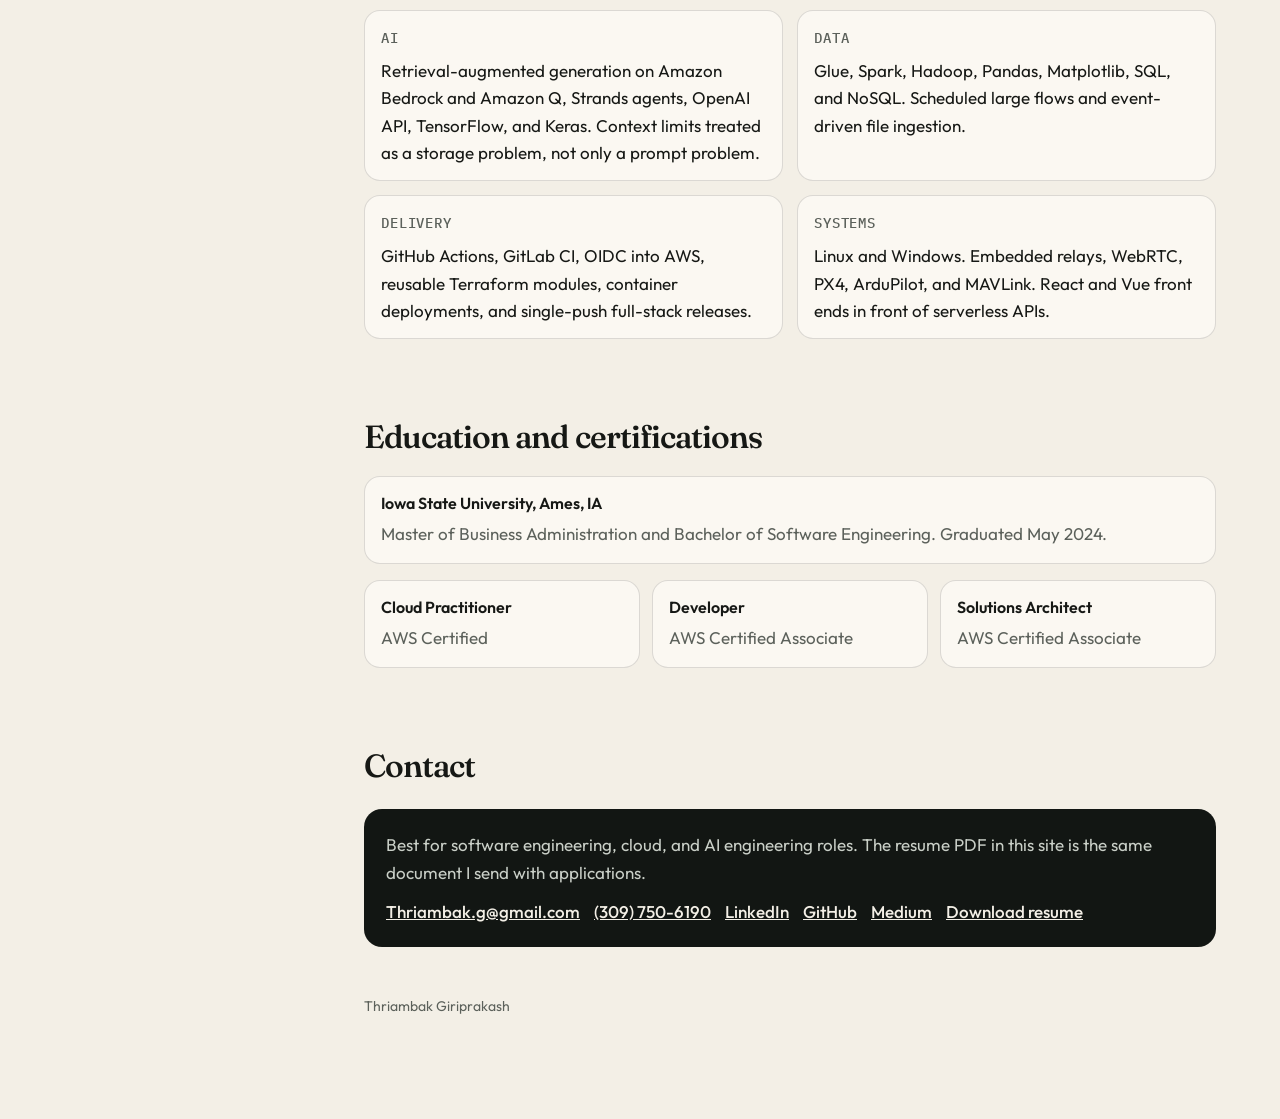
==== commit 9e1bf5bb: "work exp" ====
--- a/index.html
+++ b/index.html
@@ -116,8 +116,8 @@
       </section>
 
       <section id="work">
-        <h2>Selected work</h2>
-        <p class="section-note">Two companies I designed, built, and operate. Public product behavior is described here. Indexing and collection internals stay high level.</p>
+        <h2>Project Experience</h2>
+        <p class="section-note">Applications I designed, built, and operate.</p>
 
         <article class="project">
           <div class="project-top">
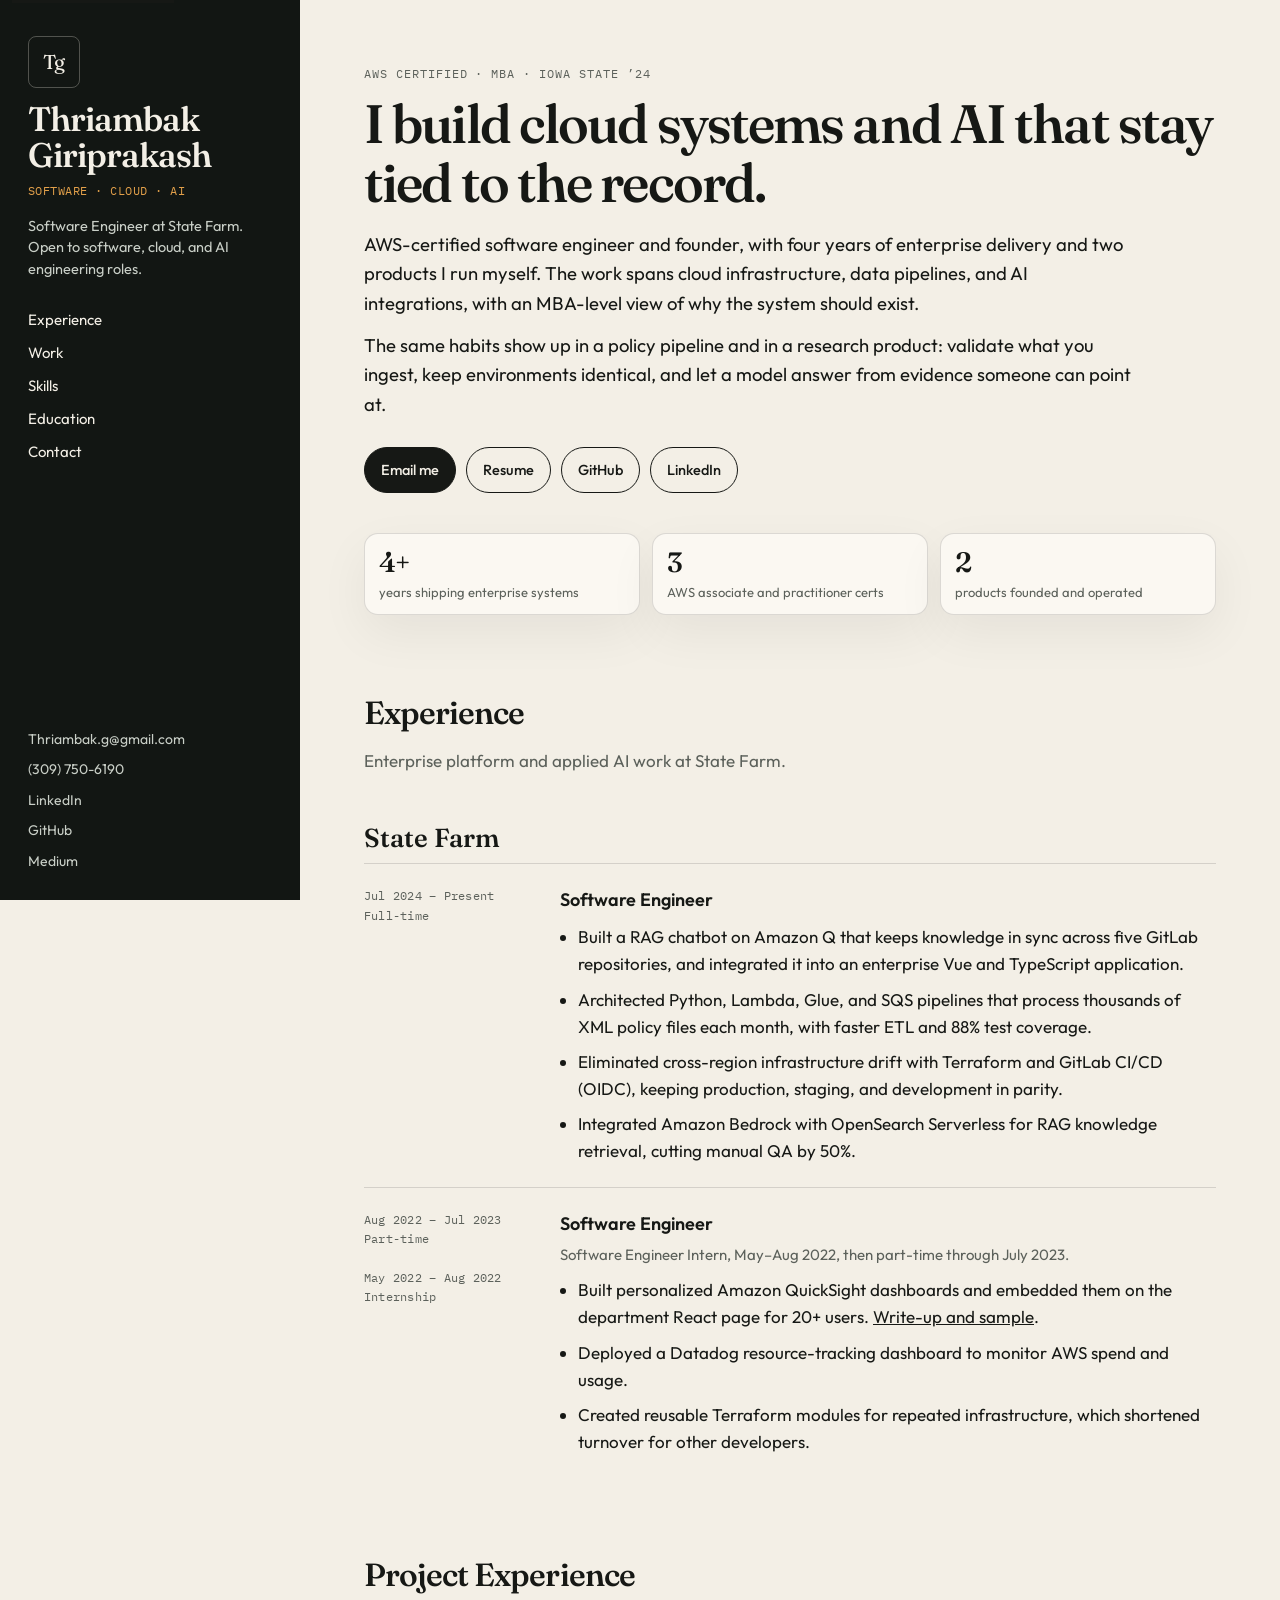
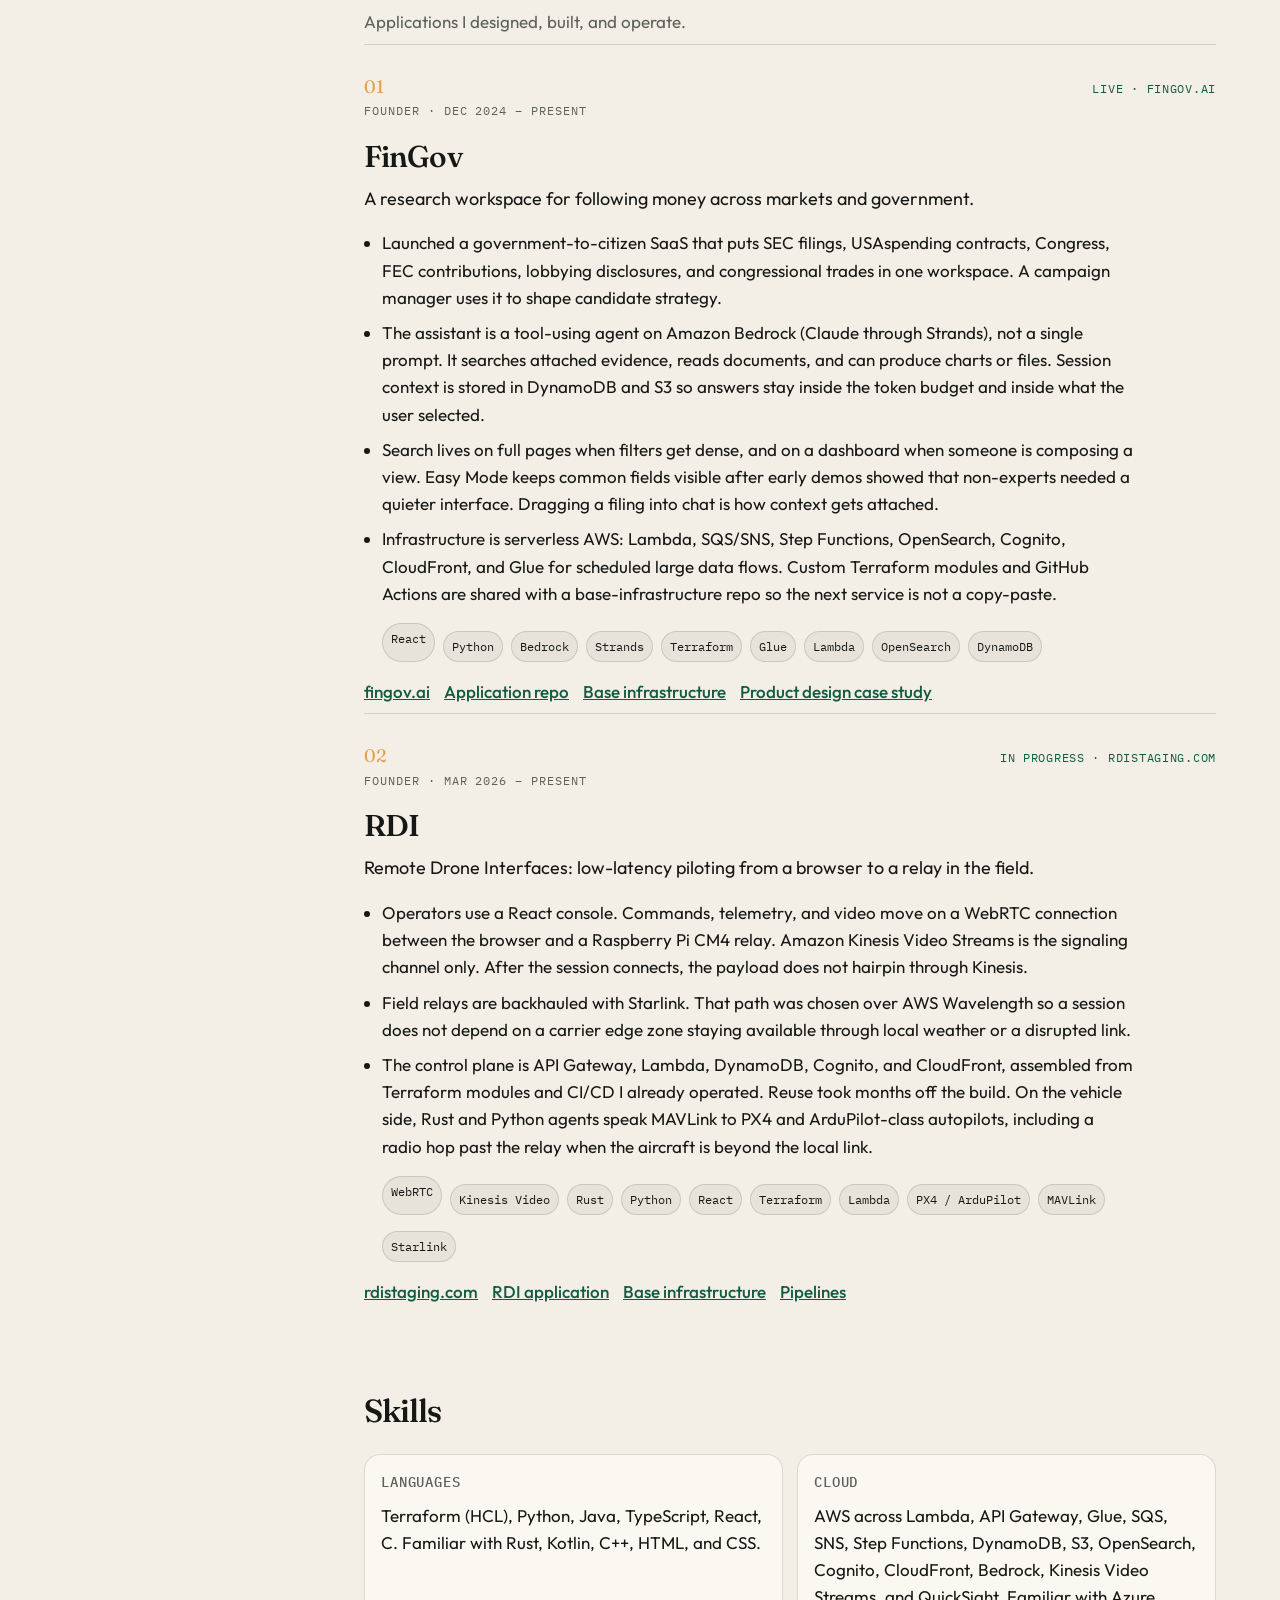
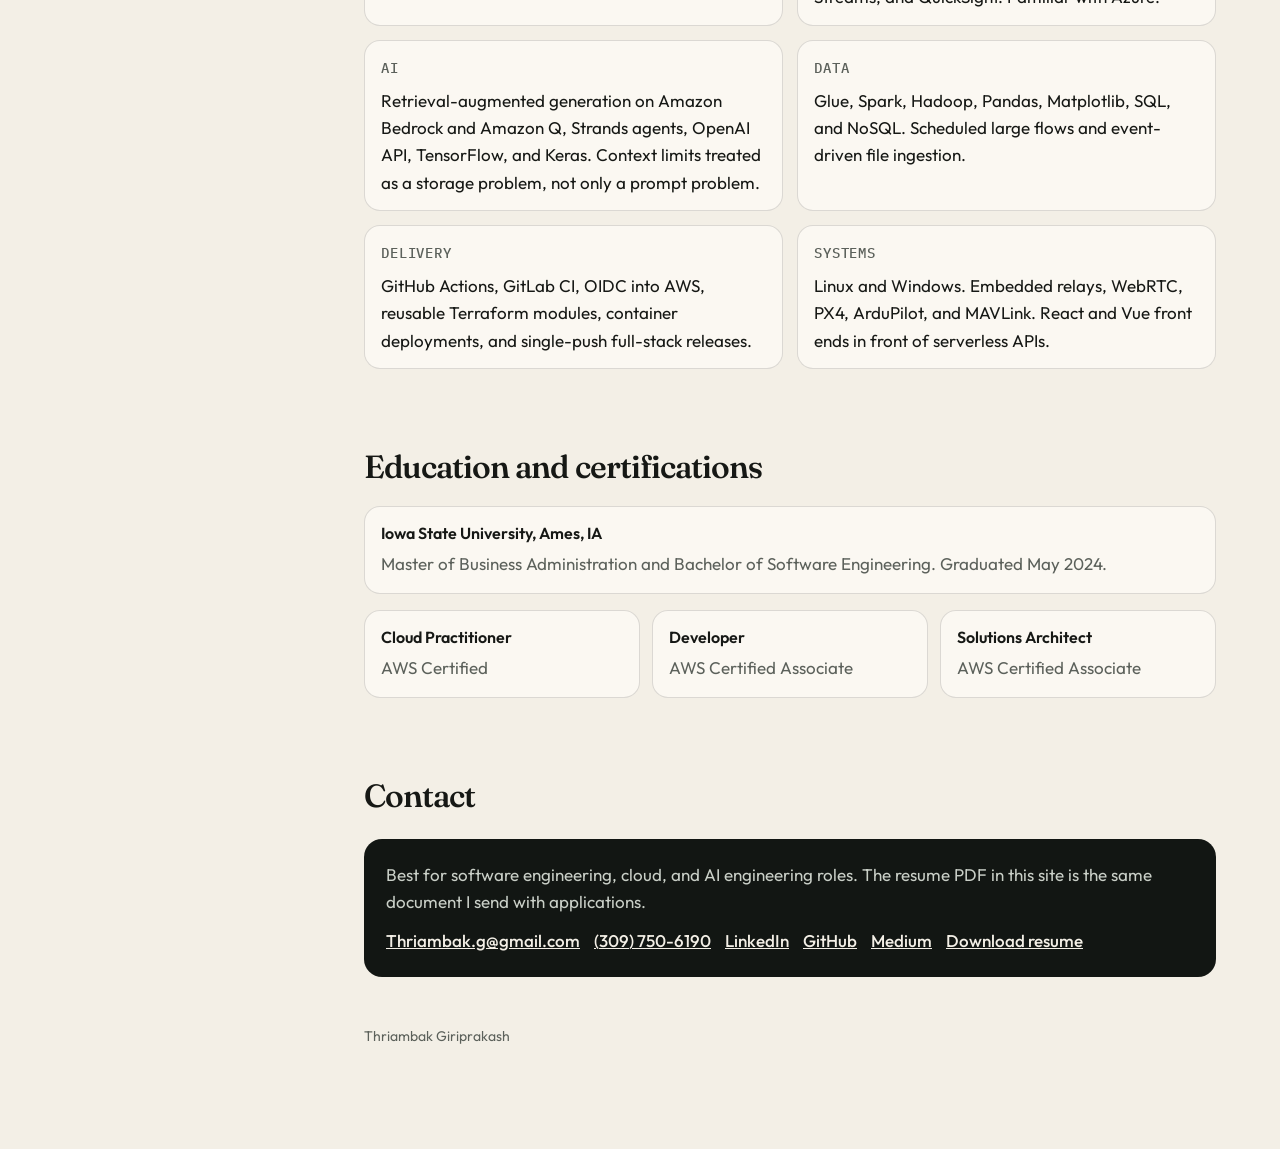
==== commit b43d163f: "work exp" ====
--- a/index.html
+++ b/index.html
@@ -102,9 +102,13 @@
           </article>
 
           <article class="role-block">
-            <p class="when">May 2022 – Aug 2023<br>Part-time intern</p>
+            <div class="when-stack">
+              <p class="when">Aug 2022 – Jul 2023<br>Part-time</p>
+              <p class="when">May 2022 – Aug 2022<br>Internship</p>
+            </div>
             <div>
-              <h4>Software Engineer Intern</h4>
+              <h4>Software Engineer</h4>
+              <p class="role-path">Software Engineer Intern, May–Aug 2022, then part-time through July 2023.</p>
               <ul>
                 <li>Built personalized Amazon QuickSight dashboards and embedded them on the department React page for 20+ users. <a href="https://github.com/thriambakg/EmbeddedDash">Write-up and sample</a>.</li>
                 <li>Deployed a Datadog resource-tracking dashboard to monitor AWS spend and usage.</li>
--- a/styles.css
+++ b/styles.css
@@ -353,12 +353,25 @@
   border-top: 1px solid var(--line);
 }
 
+.when-stack {
+  display: flex;
+  flex-direction: column;
+  gap: 20px;
+}
+
 .when {
   margin: 0;
   font-family: var(--mono);
   font-size: 12px;
   color: var(--muted);
   letter-spacing: 0.02em;
+}
+
+.role-path {
+  margin: -2px 0 10px;
+  color: var(--muted);
+  font-size: 15px;
+  line-height: 1.45;
 }
 
 .role-block h4 {
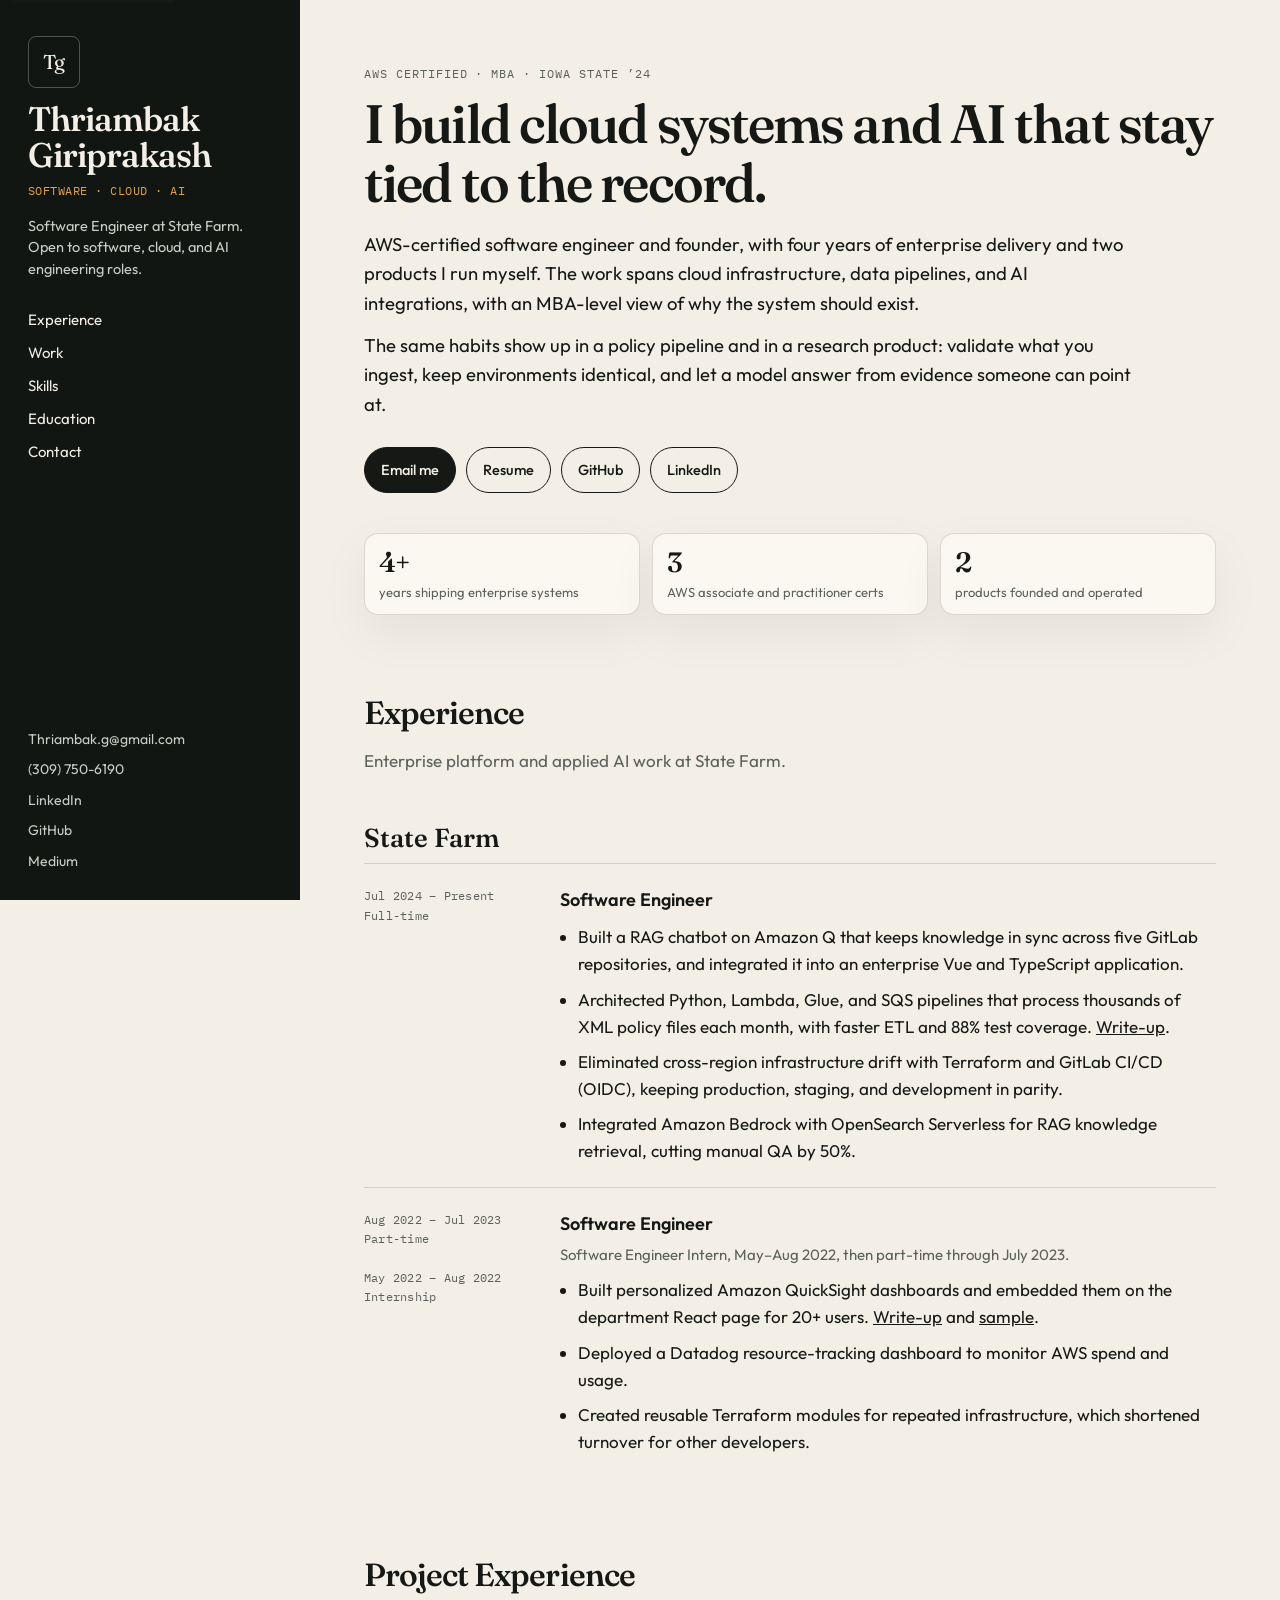
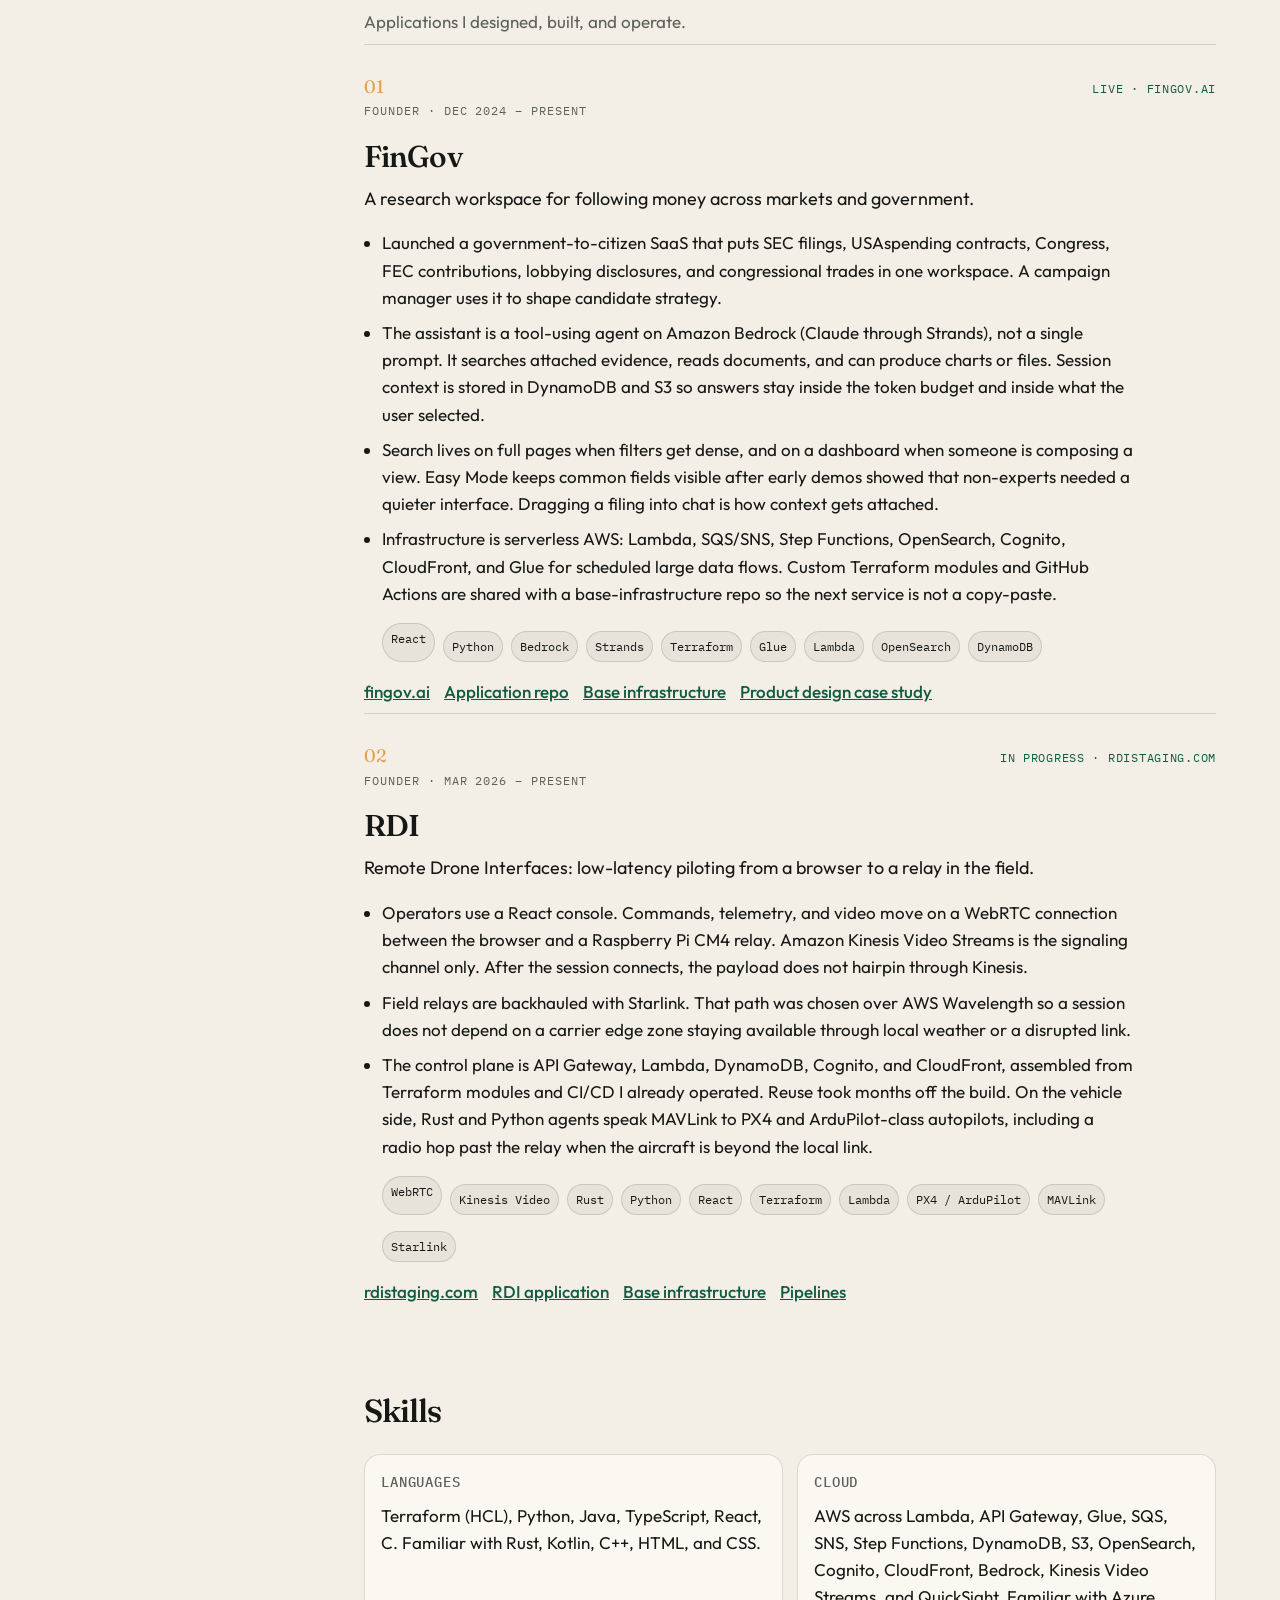
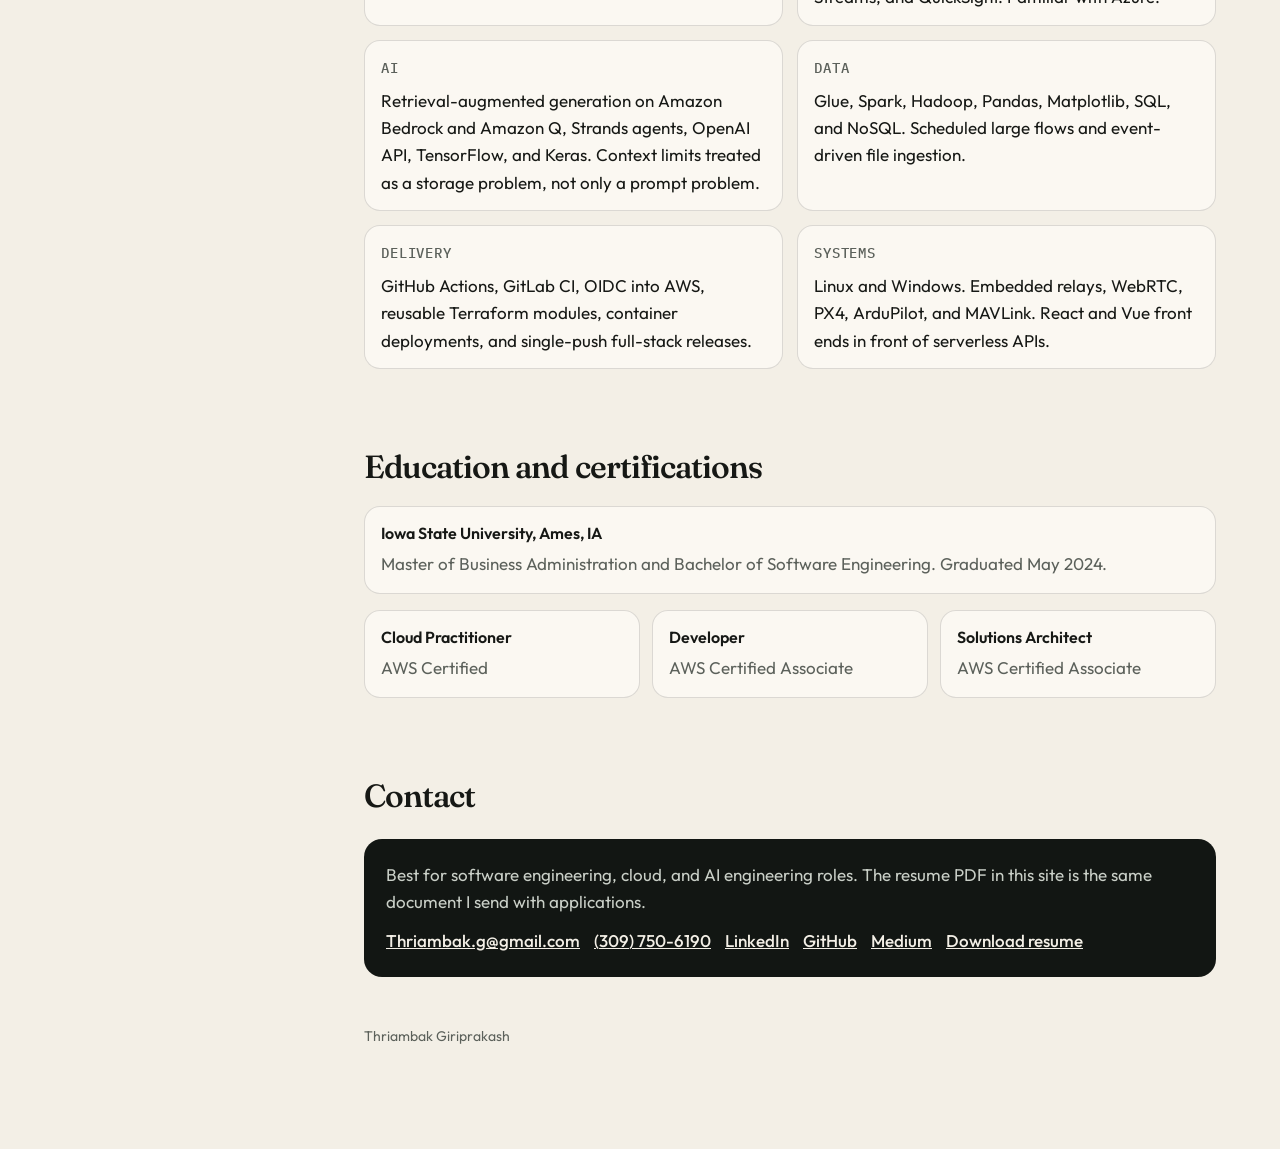
==== commit 89b98374: "work exp" ====
--- a/index.html
+++ b/index.html
@@ -94,7 +94,7 @@
               <h4>Software Engineer</h4>
               <ul>
                 <li>Built a RAG chatbot on Amazon Q that keeps knowledge in sync across five GitLab repositories, and integrated it into an enterprise Vue and TypeScript application.</li>
-                <li>Architected Python, Lambda, Glue, and SQS pipelines that process thousands of XML policy files each month, with faster ETL and 88% test coverage.</li>
+                <li>Architected Python, Lambda, Glue, and SQS pipelines that process thousands of XML policy files each month, with faster ETL and 88% test coverage. <a href="https://medium.com/@thriambak.g/writing-unit-tests-with-ai-using-large-language-models-prompt-engineering-and-db5eb7da486b">Write-up</a>.</li>
                 <li>Eliminated cross-region infrastructure drift with Terraform and GitLab CI/CD (OIDC), keeping production, staging, and development in parity.</li>
                 <li>Integrated Amazon Bedrock with OpenSearch Serverless for RAG knowledge retrieval, cutting manual QA by 50%.</li>
               </ul>
@@ -110,7 +110,7 @@
               <h4>Software Engineer</h4>
               <p class="role-path">Software Engineer Intern, May–Aug 2022, then part-time through July 2023.</p>
               <ul>
-                <li>Built personalized Amazon QuickSight dashboards and embedded them on the department React page for 20+ users. <a href="https://github.com/thriambakg/EmbeddedDash">Write-up and sample</a>.</li>
+                <li>Built personalized Amazon QuickSight dashboards and embedded them on the department React page for 20+ users. <a href="https://medium.com/@thriambak.g/embedding-an-aws-quick-sight-dashboard-in-your-react-page-9147176598e8">Write-up</a> and <a href="https://github.com/thriambakg/EmbeddedDash">sample</a>.</li>
                 <li>Deployed a Datadog resource-tracking dashboard to monitor AWS spend and usage.</li>
                 <li>Created reusable Terraform modules for repeated infrastructure, which shortened turnover for other developers.</li>
               </ul>
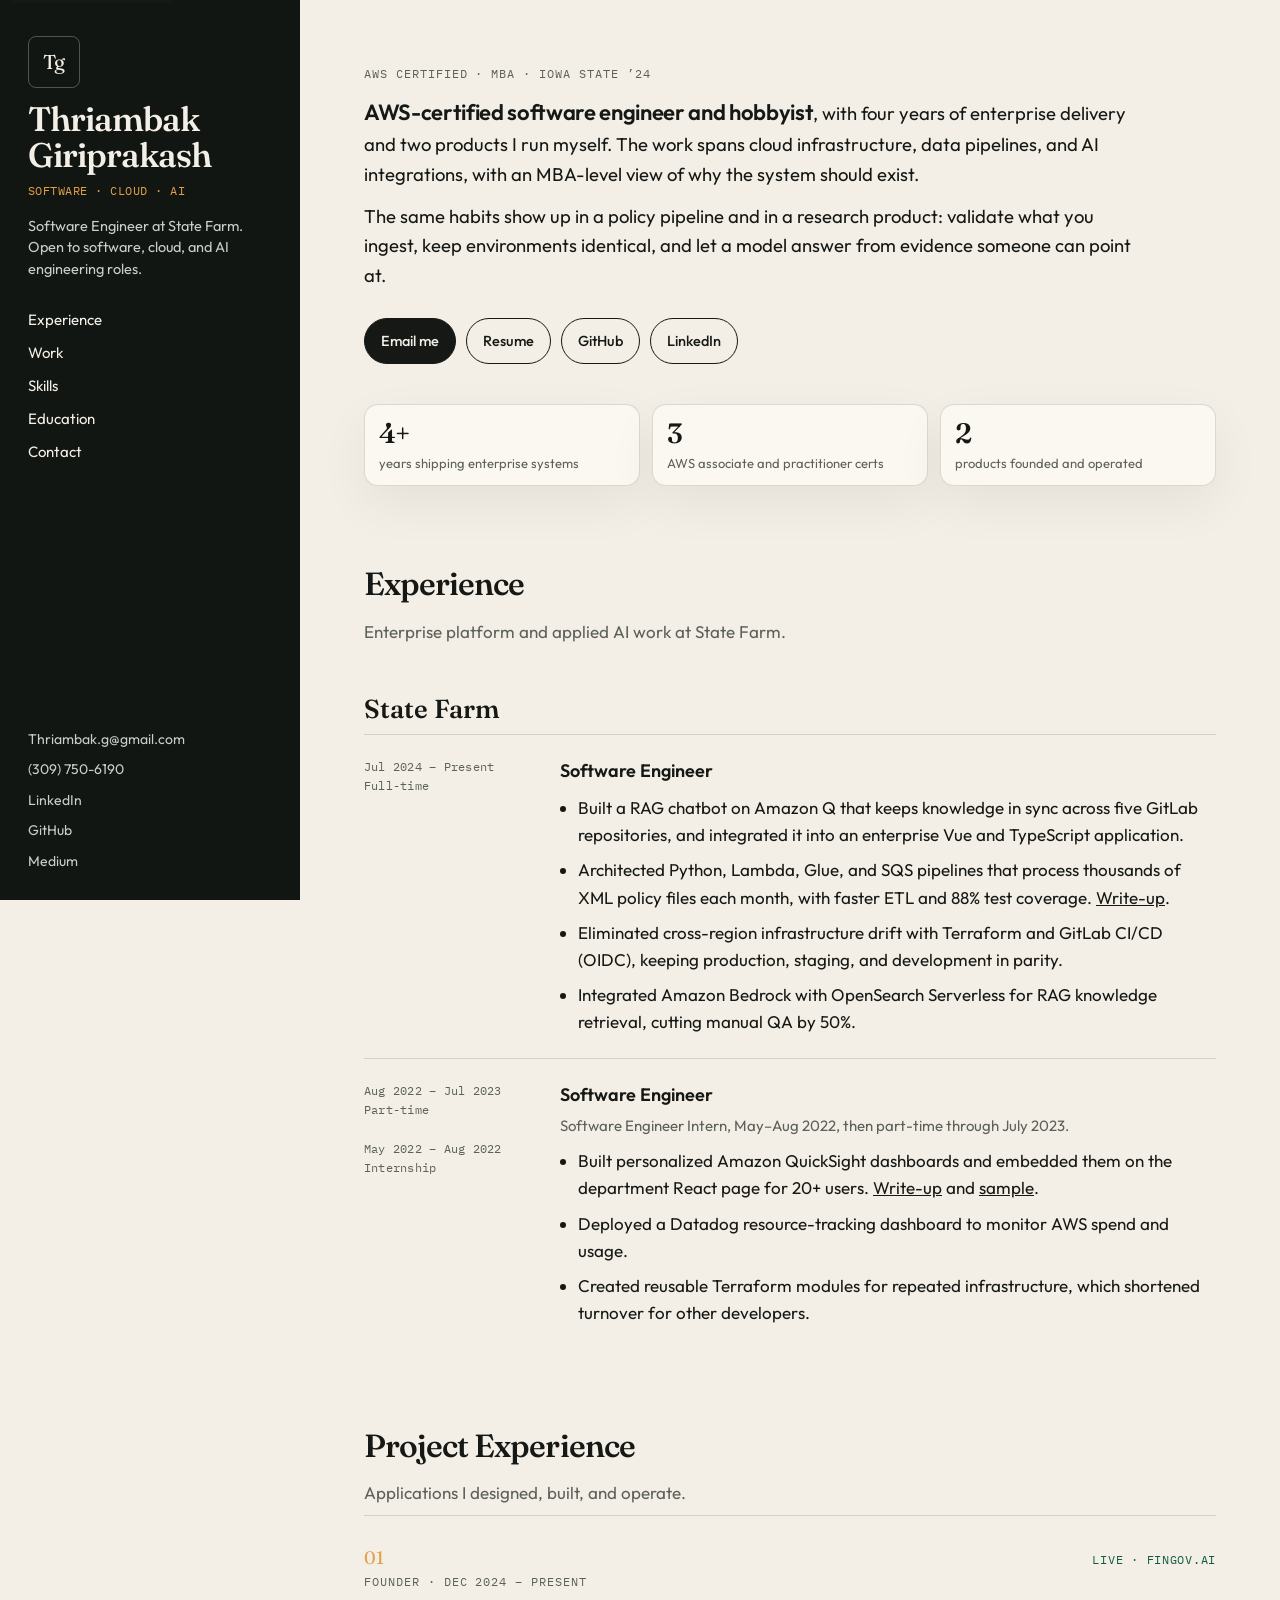
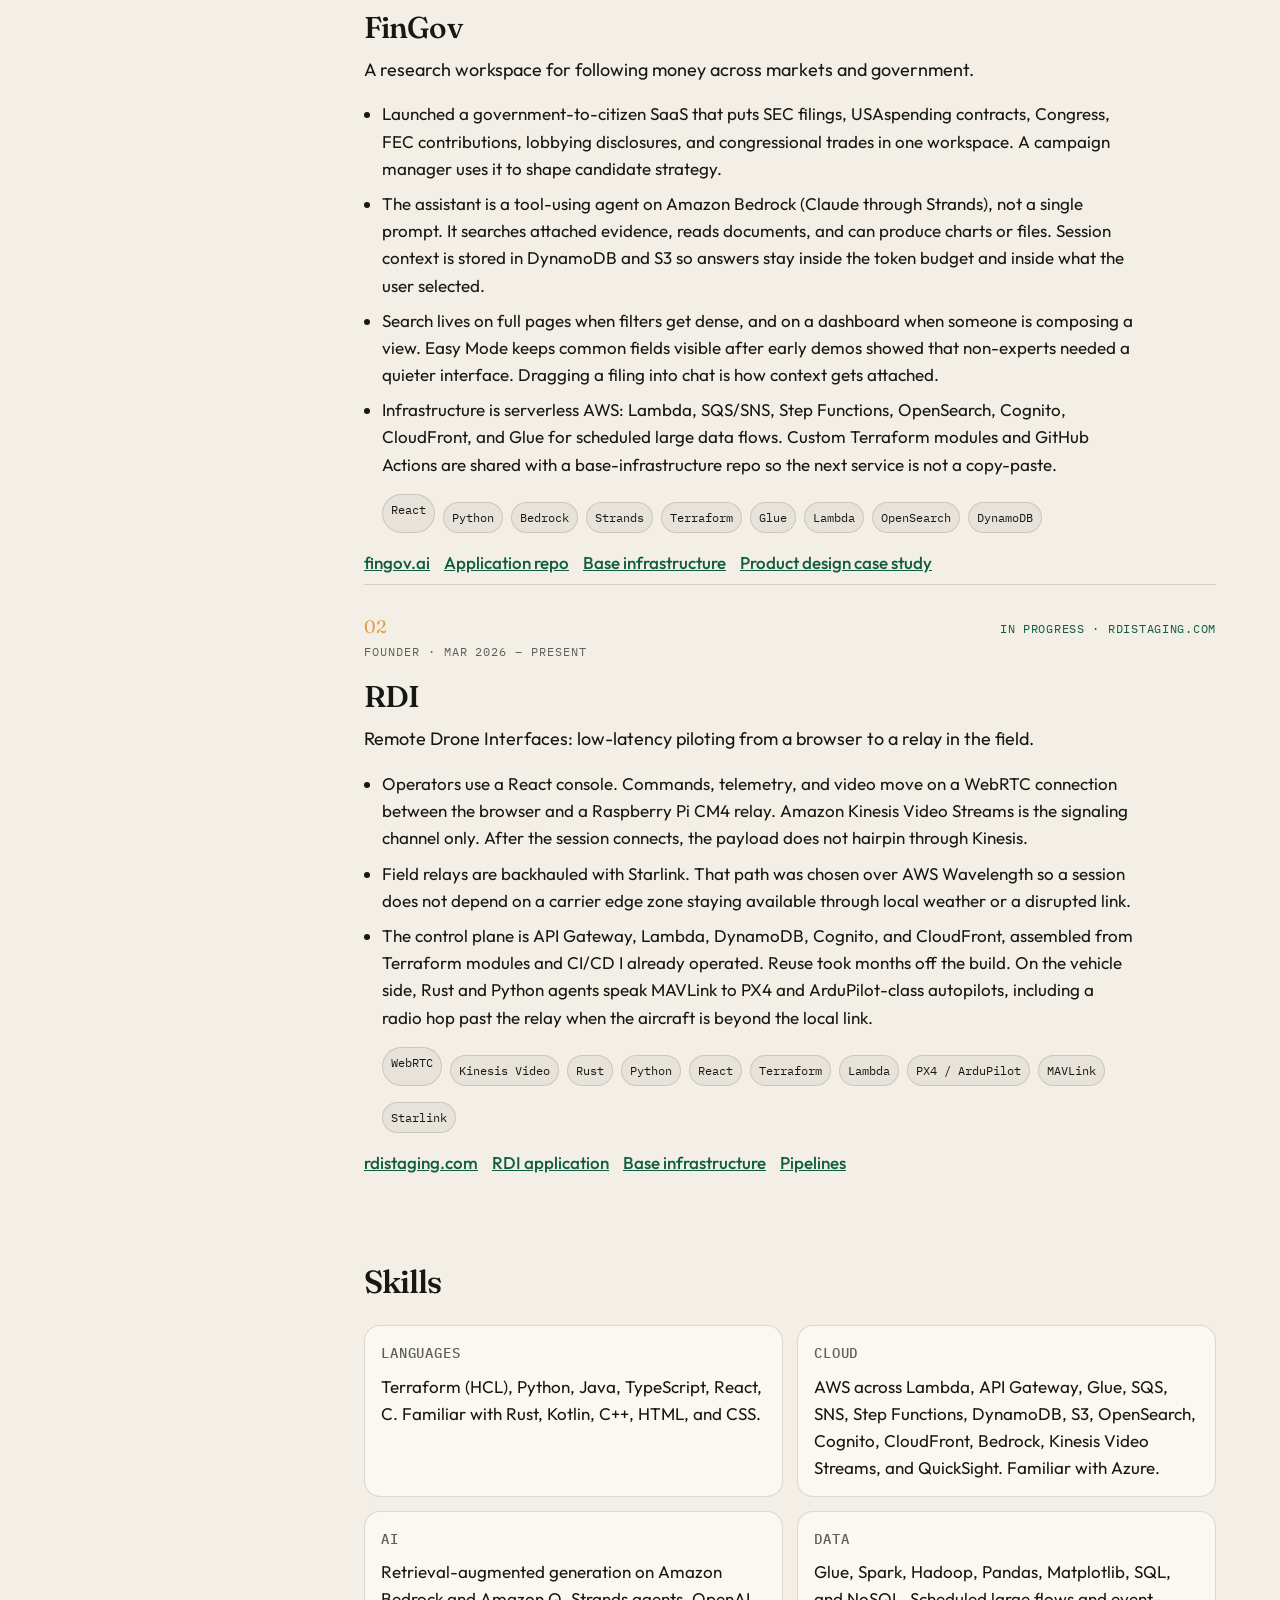
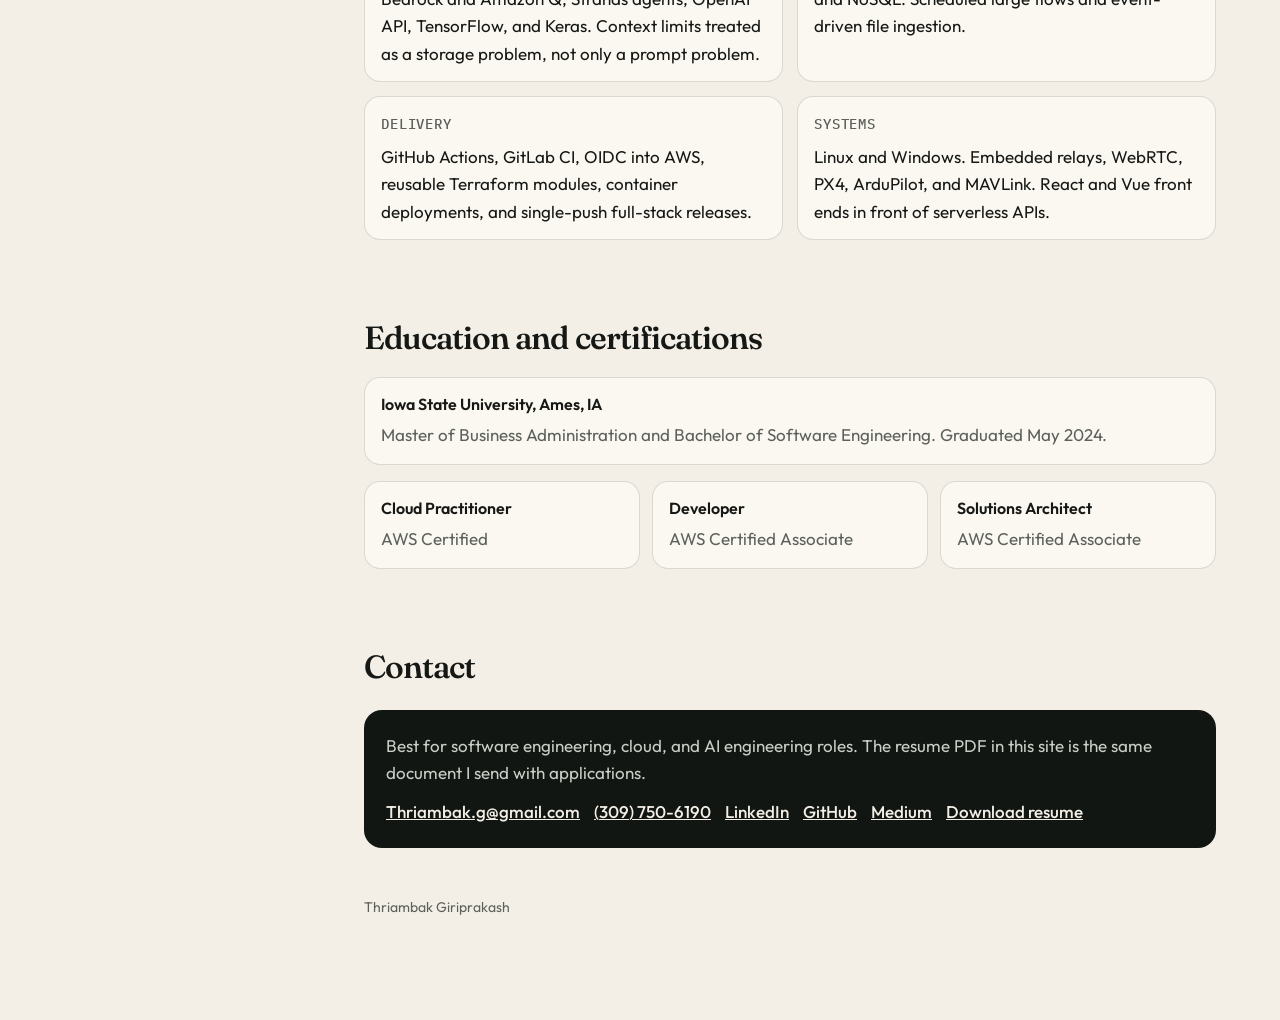
==== commit 742a5a17: "work exp" ====
--- a/index.html
+++ b/index.html
@@ -64,8 +64,7 @@
     <main>
       <header>
         <p class="kicker">AWS Certified · MBA · Iowa State ’24</p>
-        <p class="lede">I build cloud systems and AI that stay tied to the record.</p>
-        <p class="intro">AWS-certified software engineer and founder, with four years of enterprise delivery and two products I run myself. The work spans cloud infrastructure, data pipelines, and AI integrations, with an MBA-level view of why the system should exist.</p>
+        <p class="intro"><strong class="intro-lead">AWS-certified software engineer and hobbyist</strong>, with four years of enterprise delivery and two products I run myself. The work spans cloud infrastructure, data pipelines, and AI integrations, with an MBA-level view of why the system should exist.</p>
         <p class="intro">The same habits show up in a policy pipeline and in a research product: validate what you ingest, keep environments identical, and let a model answer from evidence someone can point at.</p>
         <div class="actions">
           <a class="button primary" href="mailto:Thriambak.g@gmail.com?subject=Software%2C%20cloud%2C%20or%20AI%20engineering%20role">Email me</a>
--- a/styles.css
+++ b/styles.css
@@ -170,6 +170,12 @@
   max-width: 64ch;
   font-size: 18.5px;
   margin: 0;
+}
+
+.intro-lead {
+  font-size: 22px;
+  font-weight: 600;
+  letter-spacing: -0.015em;
 }
 
 .intro + .intro { margin-top: 12px; }
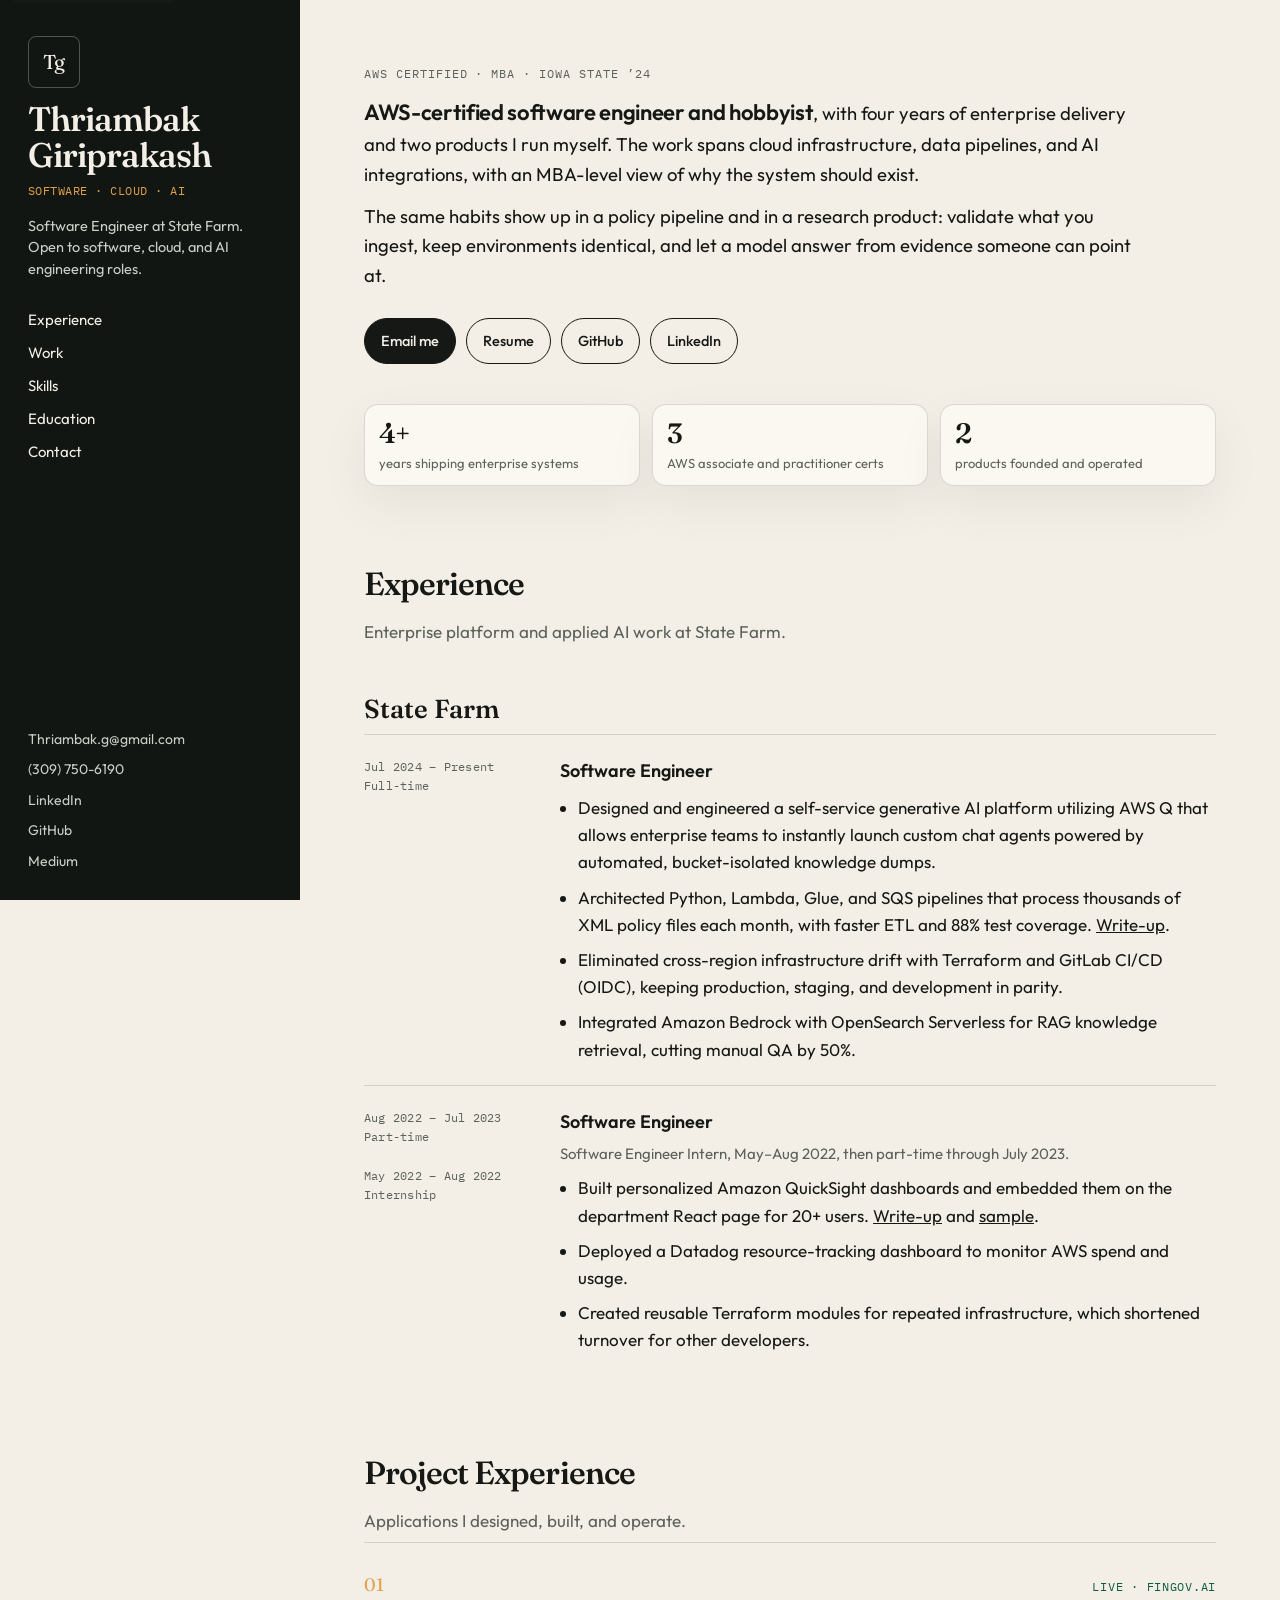
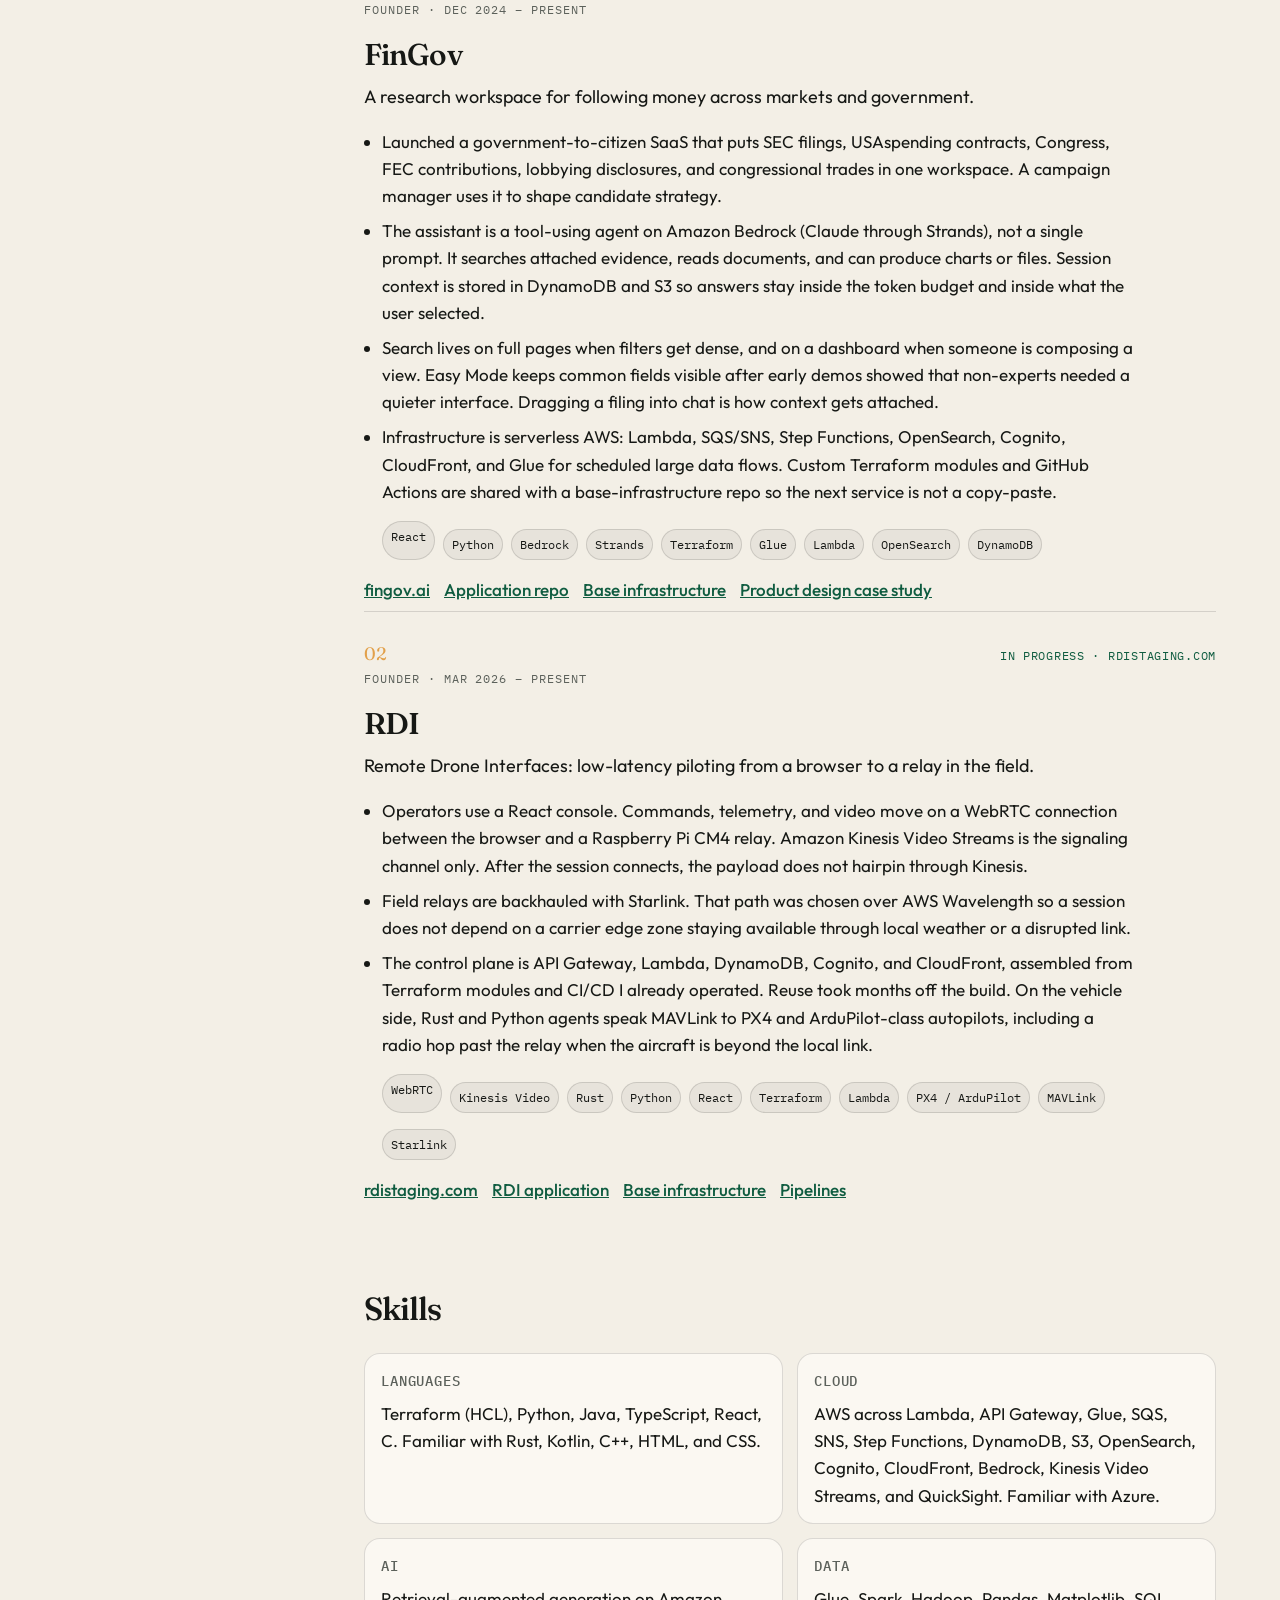
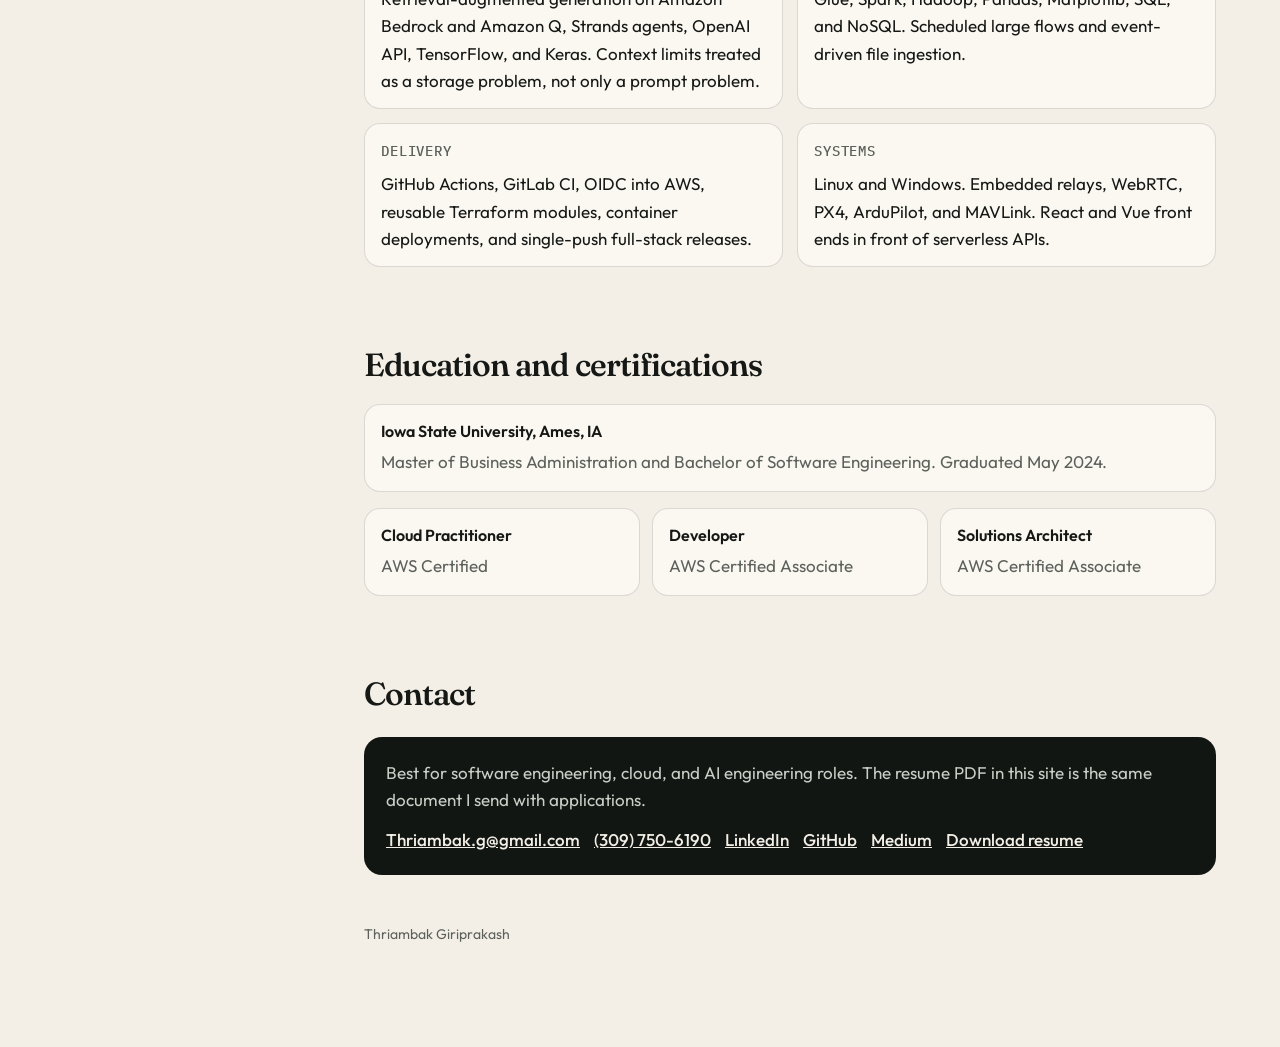
==== commit f0ea73b9: "update" ====
--- a/index.html
+++ b/index.html
@@ -92,7 +92,7 @@
             <div>
               <h4>Software Engineer</h4>
               <ul>
-                <li>Built a RAG chatbot on Amazon Q that keeps knowledge in sync across five GitLab repositories, and integrated it into an enterprise Vue and TypeScript application.</li>
+                <li>Designed and engineered a self-service generative AI platform utilizing AWS Q that allows enterprise teams to instantly launch custom chat agents powered by automated, bucket-isolated knowledge dumps.</li>
                 <li>Architected Python, Lambda, Glue, and SQS pipelines that process thousands of XML policy files each month, with faster ETL and 88% test coverage. <a href="https://medium.com/@thriambak.g/writing-unit-tests-with-ai-using-large-language-models-prompt-engineering-and-db5eb7da486b">Write-up</a>.</li>
                 <li>Eliminated cross-region infrastructure drift with Terraform and GitLab CI/CD (OIDC), keeping production, staging, and development in parity.</li>
                 <li>Integrated Amazon Bedrock with OpenSearch Serverless for RAG knowledge retrieval, cutting manual QA by 50%.</li>
